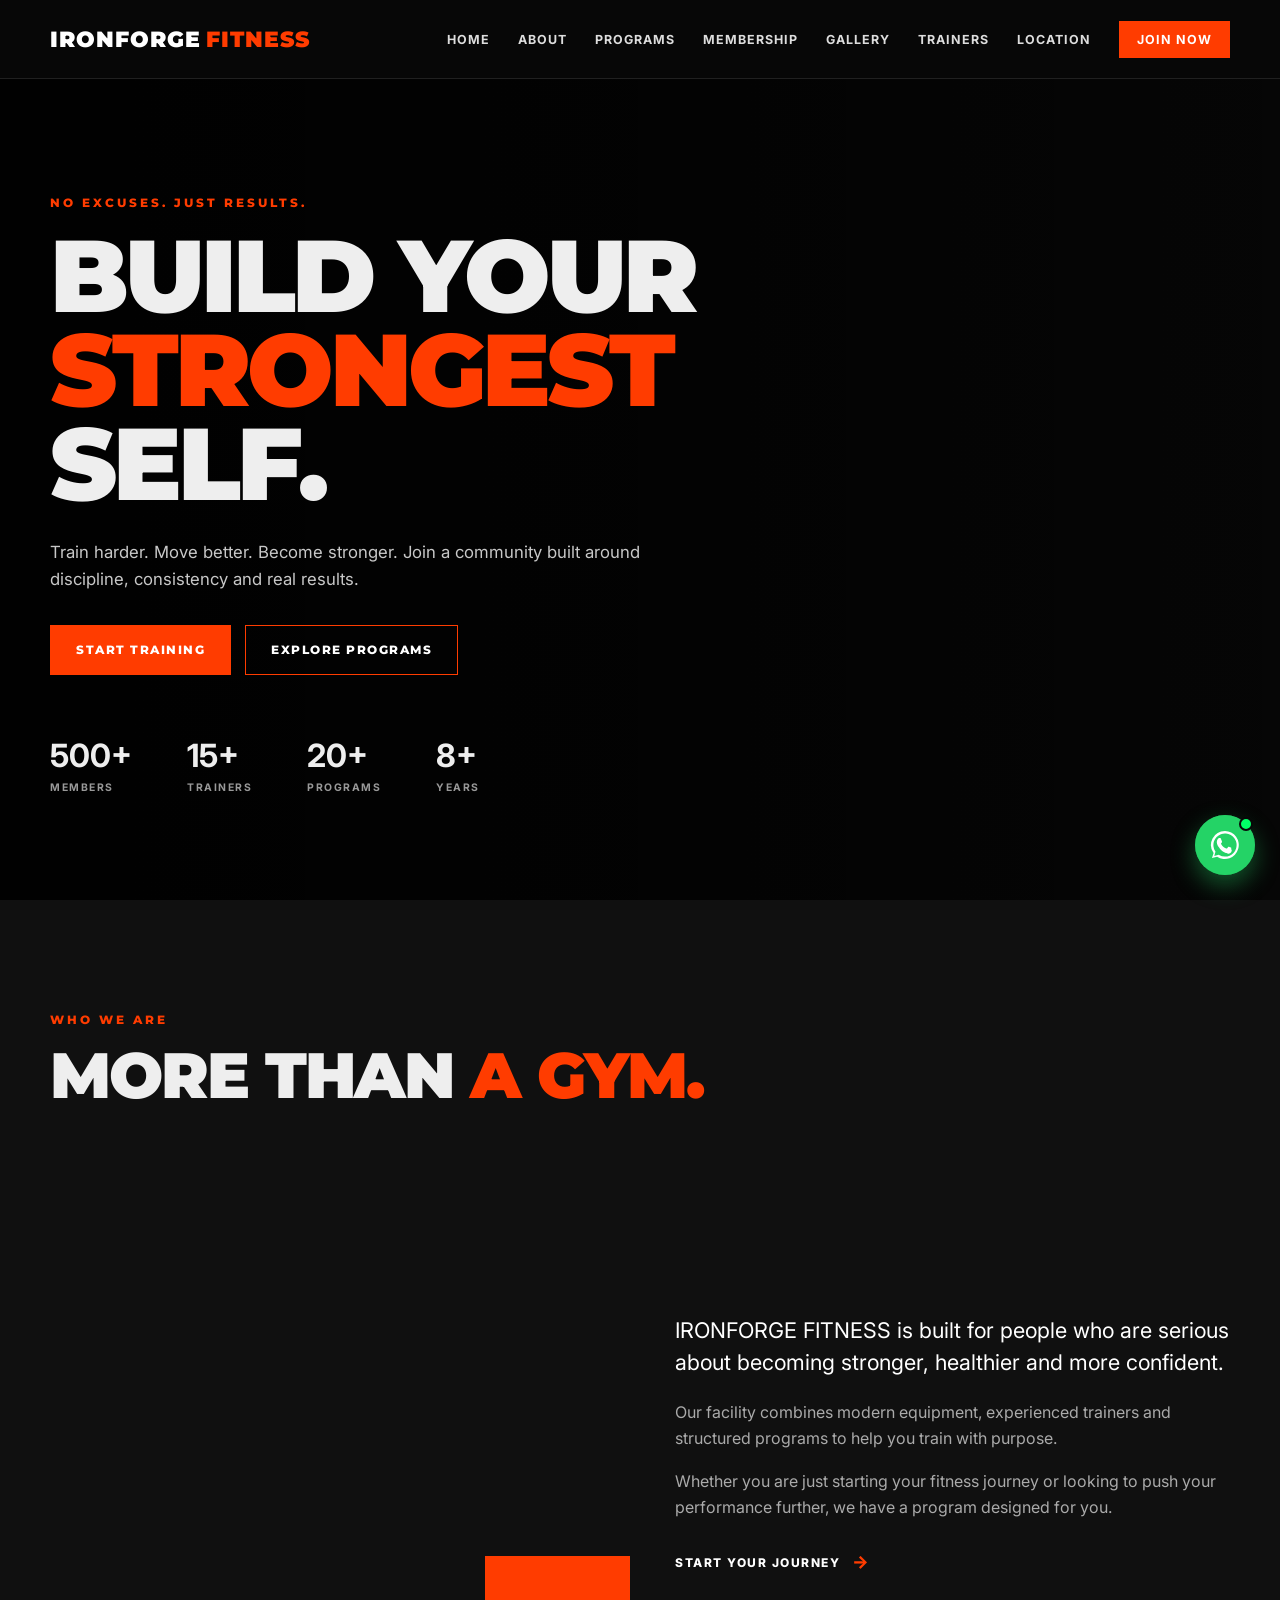
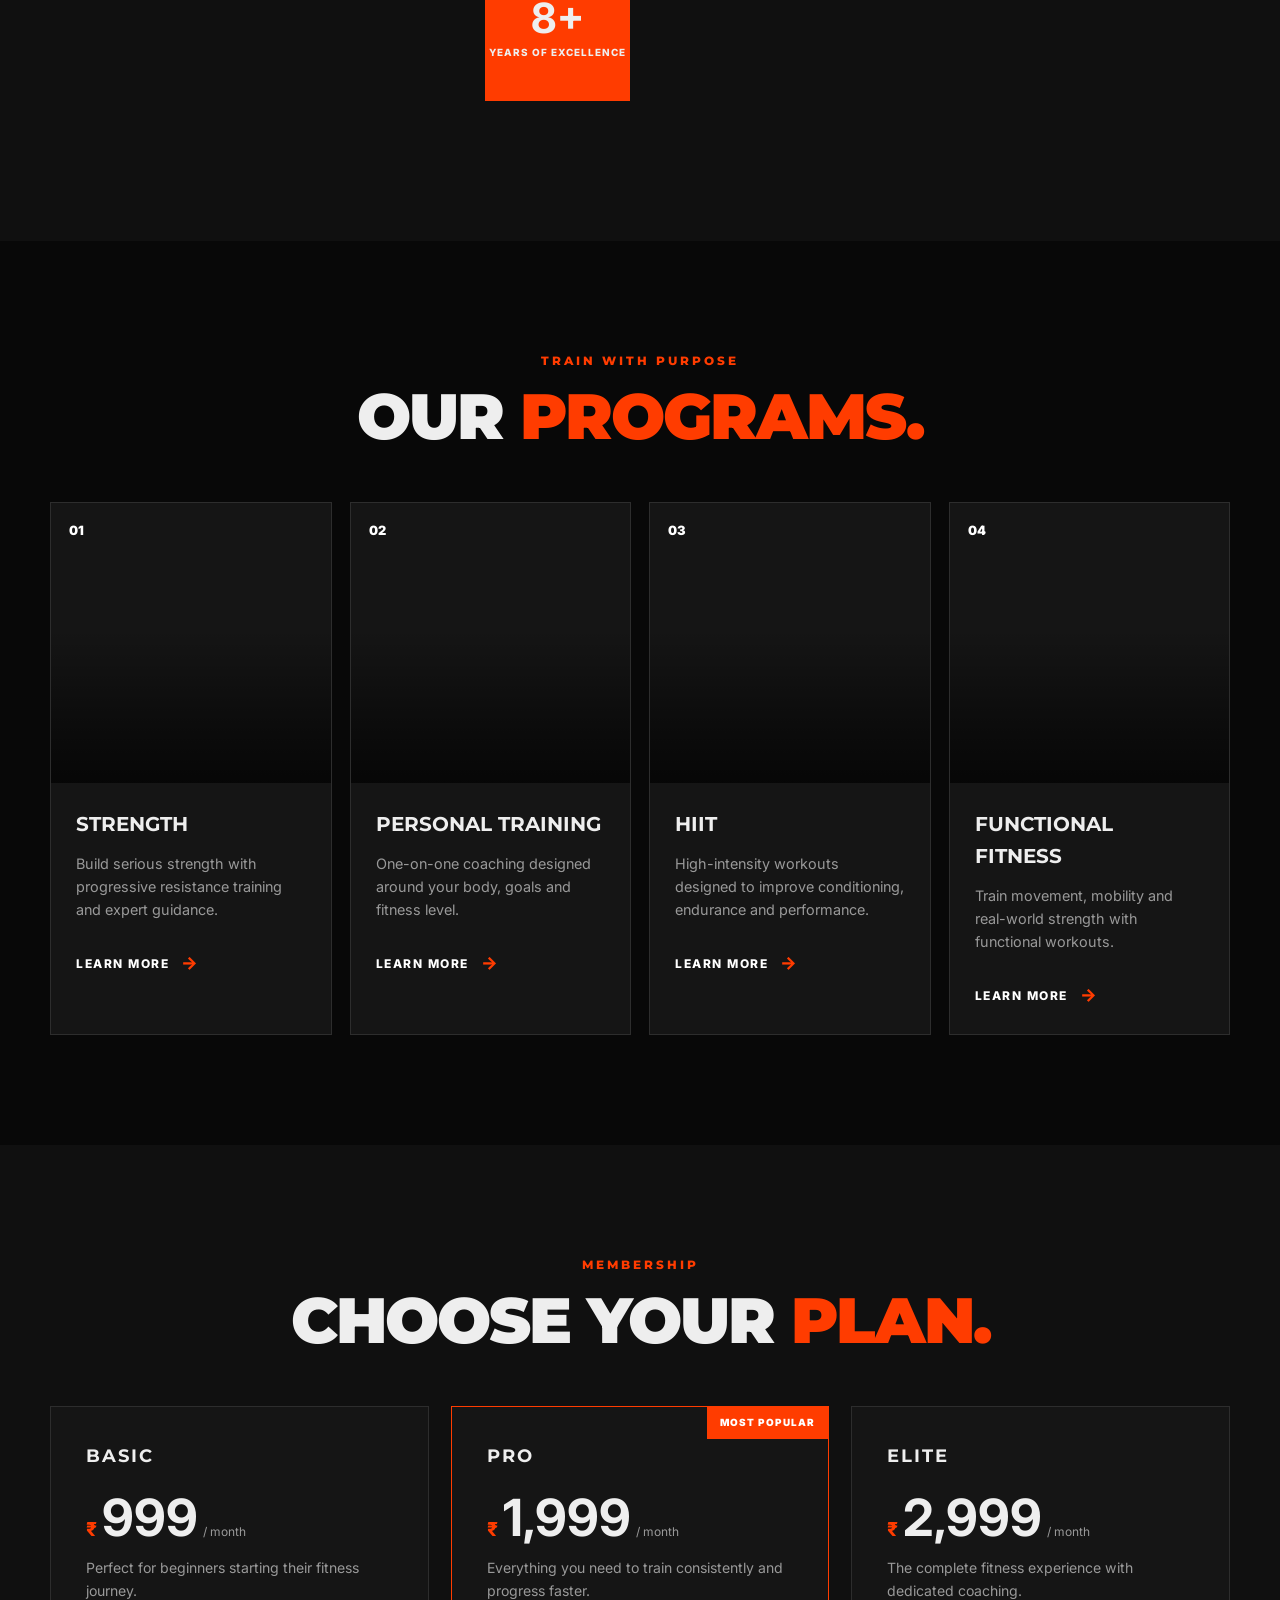
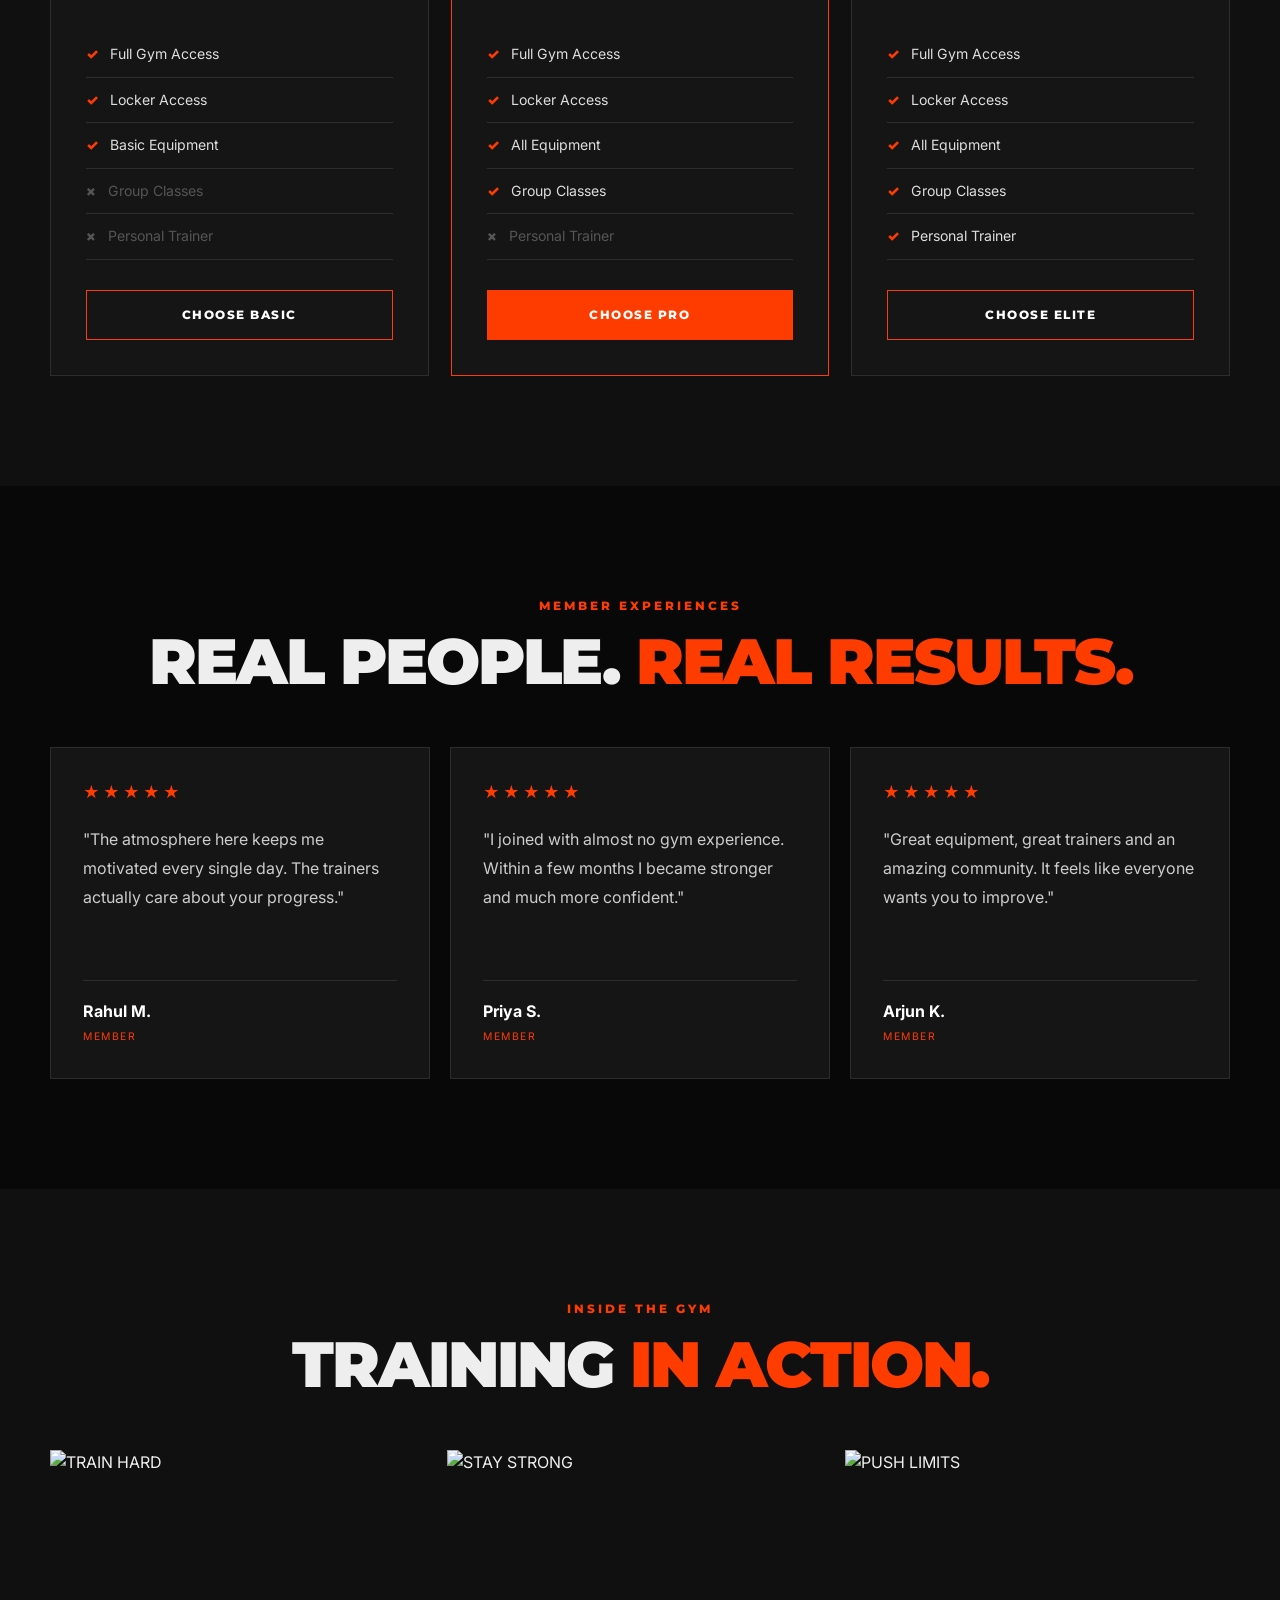
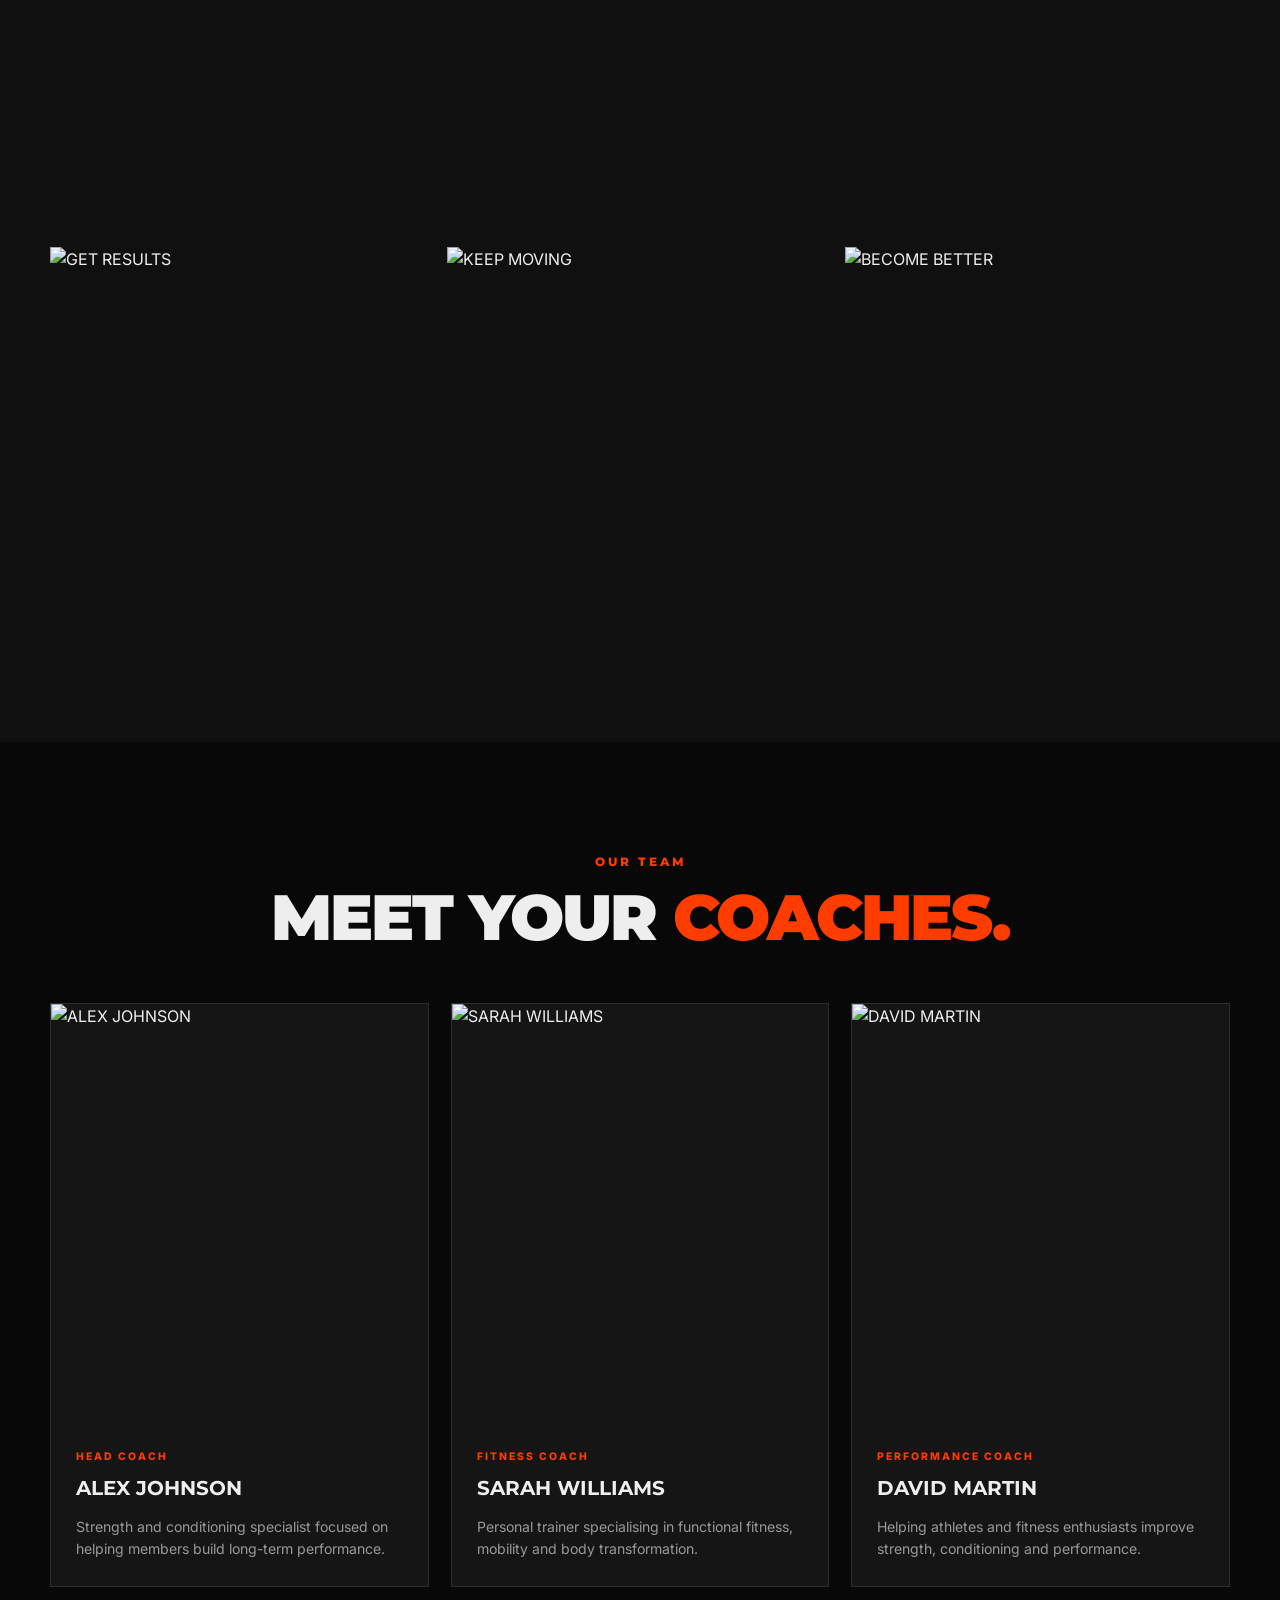
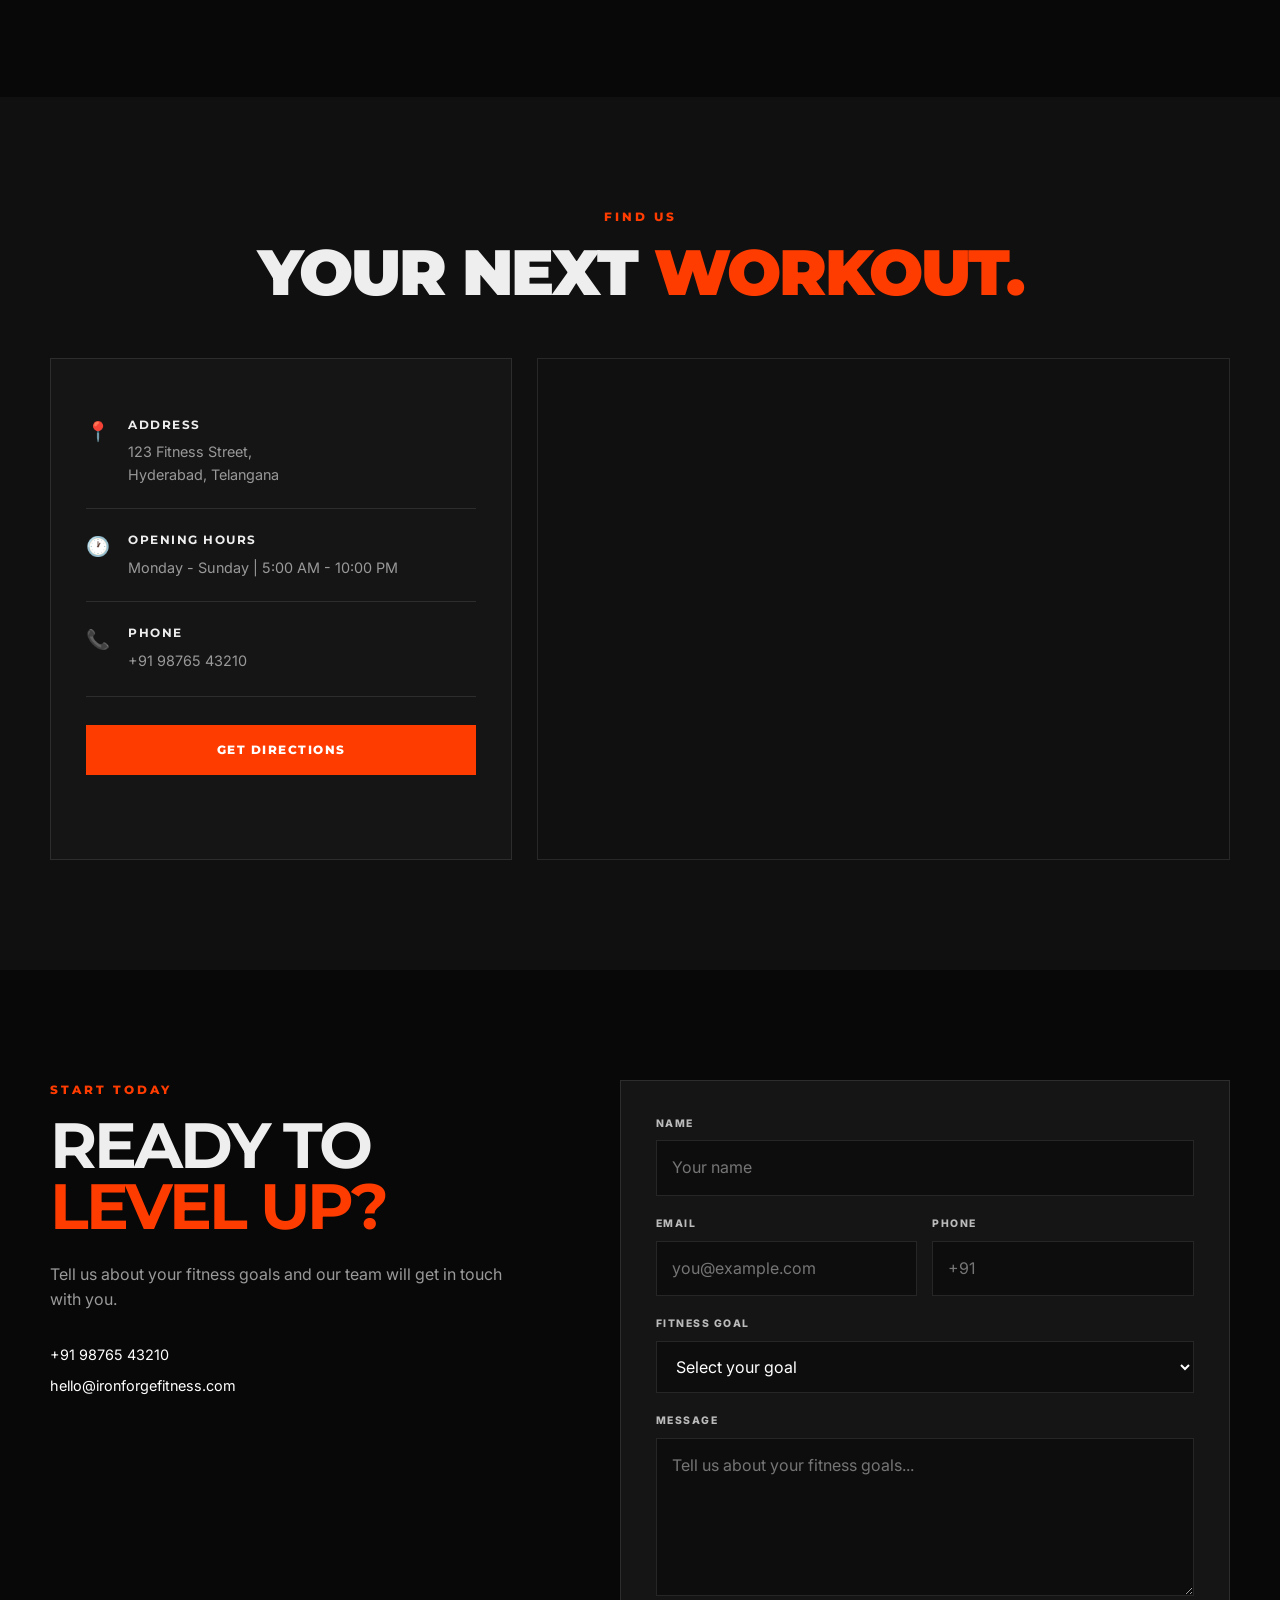
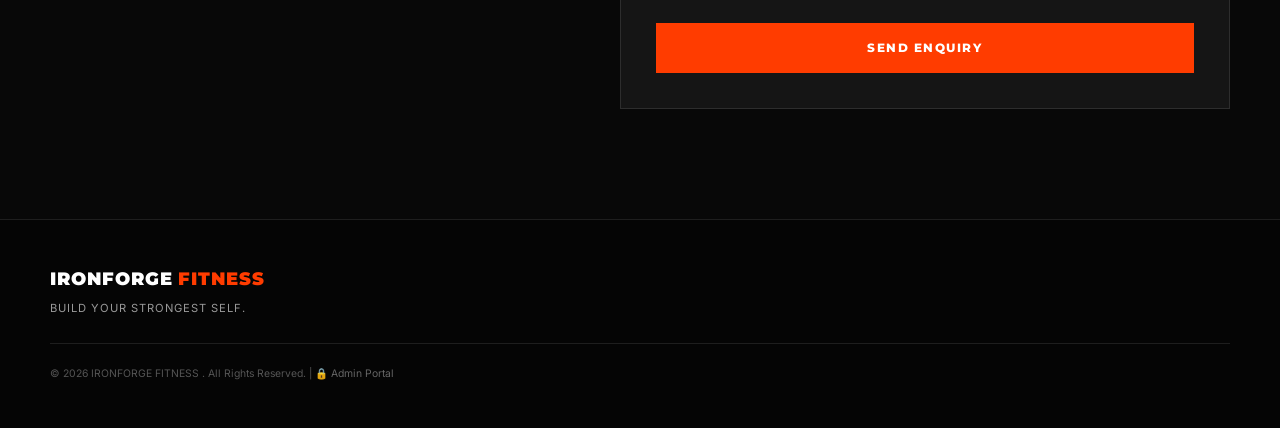
==== index.html @ cfe64999 "Initial commit" ====
<!DOCTYPE html>
<html lang="en">

<head>

    <meta charset="UTF-8">

    <meta
        name="viewport"
        content="width=device-width, initial-scale=1.0"
    >

    <meta
        name="description"
        content="Premium fitness gym website"
    >

    <title id="pageTitle">
        IRONFORGE FITNESS
    </title>

    <link rel="preconnect" href="https://fonts.googleapis.com">
    <link rel="preconnect" href="https://fonts.gstatic.com" crossorigin>
    <link href="https://fonts.googleapis.com/css2?family=Inter:wght@300;400;500;600;700;800&family=Montserrat:wght@700;800;900&display=swap" rel="stylesheet">

    <link
        rel="stylesheet"
        href="style.css"
    >

</head>



<body>


<!-- ================================= -->
<!-- NAVBAR -->
<!-- ================================= -->

<header class="navbar">

    <div class="nav-container">

        <a
            href="#home"
            class="logo"
        >

            <span id="gymName">
                IRONFORGE
            </span>

            <span id="brandSuffix">
                FITNESS
            </span>

        </a>


        <button
            class="menu-toggle"
            id="menuToggle"
            aria-label="Open menu"
            aria-expanded="false"
        >
            ☰
        </button>


        <ul
            class="nav-links"
            id="navLinks"
        >

            <li>
                <a href="#home">HOME</a>
            </li>

            <li>
                <a href="#about">ABOUT</a>
            </li>

            <li>
                <a href="#programs">PROGRAMS</a>
            </li>

            <li>
                <a href="#plans">MEMBERSHIP</a>
            </li>

            <li>
                <a href="#gallery">GALLERY</a>
            </li>

            <li>
                <a href="#trainers">TRAINERS</a>
            </li>

            <li>
                <a href="#location">LOCATION</a>
            </li>

            <li>
                <a
                    href="#contact"
                    class="nav-cta"
                >
                    JOIN NOW
                </a>
            </li>

        </ul>

    </div>

</header>



<!-- ================================= -->
<!-- HERO -->
<!-- ================================= -->

<section
    class="hero"
    id="home"
>

    <div class="hero-overlay"></div>

    <div class="hero-content">

        <p
            class="hero-eyebrow"
            id="heroEyebrow"
        >
            NO EXCUSES. JUST RESULTS.
        </p>


        <h1>

            <span id="heroTitleLine1">
                BUILD YOUR
            </span>

            <span
                class="hero-highlight"
                id="heroHighlight"
            >
                STRONGEST
            </span>

            <span id="heroTitleLine3">
                SELF.
            </span>

        </h1>


        <p
            class="hero-description"
            id="heroDescription"
        >
            Train harder. Move better. Become stronger.
        </p>


        <div class="hero-buttons">

            <a
                href="#contact"
                class="btn btn-primary"
                id="heroPrimaryButton"
            >
                START TRAINING
            </a>

            <a
                href="#programs"
                class="btn btn-outline"
                id="heroSecondaryButton"
            >
                EXPLORE PROGRAMS
            </a>

        </div>


        <div class="hero-stats">

            <div class="hero-stat">

                <strong id="statMembers">
                    500+
                </strong>

                <span>
                    MEMBERS
                </span>

            </div>


            <div class="hero-stat">

                <strong id="statTrainers">
                    15+
                </strong>

                <span>
                    TRAINERS
                </span>

            </div>


            <div class="hero-stat">

                <strong id="statPrograms">
                    20+
                </strong>

                <span>
                    PROGRAMS
                </span>

            </div>


            <div class="hero-stat">

                <strong id="statExperience">
                    8+
                </strong>

                <span>
                    YEARS
                </span>

            </div>

        </div>

    </div>

</section>



<!-- ================================= -->
<!-- ABOUT -->
<!-- ================================= -->

<section
    class="section about-section"
    id="about"
>

    <div class="container">

        <div class="section-heading">

            <p class="section-eyebrow">
                <span id="aboutEyebrow">
                    WHO WE ARE
                </span>
            </p>

            <h2>

                <span id="aboutHeadingLine1">
                    MORE THAN
                </span>

                <span
                    class="heading-highlight"
                    id="aboutHeadingHighlight"
                >
                    A GYM.
                </span>

            </h2>

        </div>


        <div class="about-grid">

            <div class="about-image-wrapper">

                <div
                    class="about-image"
                    id="aboutImage"
                ></div>


                <div class="about-badge">

                    <strong id="aboutBadgeNumber">
                        8+
                    </strong>

                    <span id="aboutBadgeText">
                        YEARS OF<br>
                        EXCELLENCE
                    </span>

                </div>

            </div>


            <div class="about-content">

                <p
                    class="about-lead"
                    id="aboutDescription"
                >
                    IRONFORGE FITNESS is built for people who are serious about becoming stronger.
                </p>


                <p id="aboutParagraph1">
                    Our facility combines modern equipment, experienced trainers and structured programs.
                </p>


                <p id="aboutParagraph2">
                    Whether you are just starting or pushing your performance further, we have a program for you.
                </p>


                <a
                    href="#contact"
                    class="text-link"
                >
                    START YOUR JOURNEY
                    <span>→</span>
                </a>

            </div>

        </div>

    </div>

</section>



<!-- ================================= -->
<!-- PROGRAMS -->
<!-- ================================= -->

<section
    class="section programs-section"
    id="programs"
>

    <div class="container">

        <div class="section-heading center">

            <p class="section-eyebrow">
                TRAIN WITH PURPOSE
            </p>

            <h2>
                OUR <span class="heading-highlight">PROGRAMS.</span>
            </h2>

        </div>


        <div
            class="program-grid"
            id="programGrid"
        ></div>

    </div>

</section>



<!-- ================================= -->
<!-- MEMBERSHIP -->
<!-- ================================= -->

<section
    class="section plans-section"
    id="plans"
>

    <div class="container">

        <div class="section-heading center">

            <p class="section-eyebrow">
                MEMBERSHIP
            </p>

            <h2>
                CHOOSE YOUR <span class="heading-highlight">PLAN.</span>
            </h2>

        </div>


        <div
            class="plans-grid"
            id="plansGrid"
        ></div>

    </div>

</section>



<!-- ================================= -->
<!-- TESTIMONIALS -->
<!-- ================================= -->

<section class="section testimonials-section">

    <div class="container">

        <div class="section-heading center">

            <p class="section-eyebrow">
                MEMBER EXPERIENCES
            </p>

            <h2>
                REAL PEOPLE. <span class="heading-highlight">REAL RESULTS.</span>
            </h2>

        </div>


        <div
            class="testimonials-grid"
            id="testimonialsGrid"
        ></div>

    </div>

</section>



<!-- ================================= -->
<!-- GALLERY -->
<!-- ================================= -->

<section
    class="section gallery-section"
    id="gallery"
>

    <div class="container">

        <div class="section-heading center">

            <p class="section-eyebrow">
                INSIDE THE GYM
            </p>

            <h2>
                TRAINING <span class="heading-highlight">IN ACTION.</span>
            </h2>

        </div>


        <div
            class="gallery-grid"
            id="galleryGrid"
        ></div>

    </div>

</section>



<!-- ================================= -->
<!-- TRAINERS -->
<!-- ================================= -->

<section
    class="section trainers-section"
    id="trainers"
>

    <div class="container">

        <div class="section-heading center">

            <p class="section-eyebrow">
                OUR TEAM
            </p>

            <h2>
                MEET YOUR <span class="heading-highlight">COACHES.</span>
            </h2>

        </div>


        <div
            class="trainers-grid"
            id="trainersGrid"
        ></div>

    </div>

</section>



<!-- ================================= -->
<!-- LOCATION -->
<!-- ================================= -->

<section
    class="section location-section"
    id="location"
>

    <div class="container">

        <div class="section-heading center">

            <p class="section-eyebrow">
                FIND US
            </p>

            <h2>
                YOUR NEXT <span class="heading-highlight">WORKOUT.</span>
            </h2>

        </div>


        <div class="location-wrapper">

            <div class="location-info">

                <div class="location-item">

                    <span class="location-icon">
                        📍
                    </span>

                    <div>

                        <h3>
                            ADDRESS
                        </h3>

                        <p
                            class="gym-address"
                            id="gymAddress"
                        >
                            123 Fitness Street,
                            Hyderabad, Telangana
                        </p>

                    </div>

                </div>


                <div class="location-item">

                    <span class="location-icon">
                        🕐
                    </span>

                    <div>

                        <h3>
                            OPENING HOURS
                        </h3>

                        <p id="gymHours">
                            Monday - Sunday | 5:00 AM - 10:00 PM
                        </p>

                    </div>

                </div>


                <div class="location-item">

                    <span class="location-icon">
                        📞
                    </span>

                    <div>

                        <h3>
                            PHONE
                        </h3>

                        <a
                            href="#"
                            class="gym-phone"
                            id="gymPhoneLocation"
                        >
                            +91 98765 43210
                        </a>

                    </div>

                </div>


                <a
                    href="#"
                    target="_blank"
                    rel="noopener"
                    class="btn btn-primary directions-btn"
                    id="directionsButton"
                >
                    GET DIRECTIONS
                </a>

            </div>


            <div class="map-wrapper">

                <iframe
                    class="gym-map"
                    id="gymMap"
                    src=""
                    title="Gym location map"
                    loading="lazy"
                    allowfullscreen
                    referrerpolicy="no-referrer-when-downgrade"
                ></iframe>

            </div>

        </div>

    </div>

</section>



<!-- ================================= -->
<!-- CONTACT -->
<!-- ================================= -->

<section
    class="section contact-section"
    id="contact"
>

    <div class="container">

        <div class="contact-wrapper">

            <div class="contact-content">

                <p class="section-eyebrow">
                    START TODAY
                </p>

                <h2>
                    READY TO <span class="heading-highlight">LEVEL UP?</span>
                </h2>

                <p>
                    Tell us about your fitness goals and our team will get in touch with you.
                </p>


                <div class="contact-details">

                    <a
                        href="#"
                        class="contact-detail gym-phone"
                        id="gymPhoneContact"
                    >
                        +91 98765 43210
                    </a>

                    <a
                        href="#"
                        class="contact-detail"
                        id="gymEmail"
                    >
                        hello@ironforgefitness.com
                    </a>

                </div>

            </div>


            <form
                class="contact-form"
                id="contactForm"
            >

                <div class="form-group">

                    <label for="name">
                        NAME
                    </label>

                    <input
                        type="text"
                        id="name"
                        placeholder="Your name"
                        required
                    >

                </div>


                <div class="form-row">

                    <div class="form-group">

                        <label for="email">
                            EMAIL
                        </label>

                        <input
                            type="email"
                            id="email"
                            placeholder="you@example.com"
                            required
                        >

                    </div>


                    <div class="form-group">

                        <label for="phone">
                            PHONE
                        </label>

                        <input
                            type="tel"
                            id="phone"
                            placeholder="+91"
                            required
                        >

                    </div>

                </div>


                <div class="form-group">

                    <label for="fitnessGoal">
                        FITNESS GOAL
                    </label>

                    <select
                        id="fitnessGoal"
                        required
                    ></select>

                </div>


                <div class="form-group">

                    <label for="fitnessMessage">
                        MESSAGE
                    </label>

                    <textarea
                        id="fitnessMessage"
                        rows="5"
                        placeholder="Tell us about your fitness goals..."
                    ></textarea>

                </div>


                <button
                    type="submit"
                    class="btn btn-primary submit-btn"
                    id="submitButton"
                >
                    SEND ENQUIRY
                </button>

            </form>

        </div>

    </div>

</section>



<!-- ================================= -->
<!-- FOOTER -->
<!-- ================================= -->

<footer class="footer">

    <div class="container footer-content">

        <div>

            <a
                href="#home"
                class="logo footer-logo"
            >

                <span id="footerGymName">
                    IRONFORGE
                </span>

                <span id="footerBrandSuffix">
                    FITNESS
                </span>

            </a>

            <p id="footerTagline">
                BUILD YOUR STRONGEST SELF.
            </p>

        </div>


        <div class="footer-social">

            <a
                href="#"
                id="instagramLink"
                target="_blank"
                rel="noopener"
            >
                Instagram
            </a>

            <a
                href="#"
                id="facebookLink"
                target="_blank"
                rel="noopener"
            >
                Facebook
            </a>

            <a
                href="#"
                id="youtubeLink"
                target="_blank"
                rel="noopener"
            >
                YouTube
            </a>

        </div>


        <p class="footer-copy">

            © <span id="footerYear"></span>

            <span id="footerCopyrightName">
                IRONFORGE FITNESS
            </span>

            . All Rights Reserved. | <a href="dashboard.html" style="color:#666; text-decoration:none; transition:0.2s;" onmouseover="this.style.color='var(--accent)'" onmouseout="this.style.color='#666'">🔒 Admin Portal</a>

        </p>

    </div>

</footer>



<!-- ================================= -->
<!-- FLOATING WHATSAPP -->
<!-- ================================= -->

<!-- ================================= -->
<!-- FLOATING WHATSAPP CHAT WIDGET -->
<!-- ================================= -->

<a
    href="#"
    class="floating-whatsapp"
    target="_blank"
    rel="noopener"
    aria-label="Chat on WhatsApp"
>
    <div class="whatsapp-pulse"></div>
    <div class="whatsapp-status-dot"></div>
    <svg viewBox="0 0 32 32">
        <path d="M16 2a14 14 0 0 0-11.4 22.1L3 29l5.1-1.3A14 14 0 1 0 16 2zm0 25.6a11.5 11.5 0 0 1-5.9-1.6l-.4-.2-4.4 1.1 1.2-4.3-.3-.4a11.6 11.6 0 1 1 9.4 5.4zm6.4-8.7c-.4-.2-2.1-1-2.4-1.1-.3-.2-.6-.2-.8.2s-1 1.2-1.2 1.4c-.2.2-.4.3-.8.1a10 10 0 0 1-3-1.8 11 11 0 0 1-2.1-2.6c-.2-.4 0-.6.1-.8l.6-.7c.2-.2.2-.4.3-.6 0-.2 0-.4-.1-.6s-.8-2-1.1-2.7c-.3-.7-.6-.6-.8-.6h-.7c-.2 0-.7.1-1.1.5-.4.4-1.5 1.5-1.5 3.6s1.5 4.2 1.7 4.5c.2.3 3 4.6 7.3 6.4.3.1 1.8.7 2.8.6 1.1-.1 2.5-1 2.8-2 .4-1 .4-1.8.3-2 0-.2-.3-.3-.7-.5z"/>
    </svg>
</a>




<!-- ================================= -->
<!-- SCRIPTS -->
<!-- ================================= -->

<script src="config.js"></script>

<script src="script.js"></script>


</body>

</html>
---- style.css ----
@import url('https://fonts.googleapis.com/css2?family=Inter:wght@300;400;500;600;700;800&family=Montserrat:wght@700;800;900&display=swap');

/* ================================================= */
/* IRONFORGE FITNESS - AGENCY-GRADE COMMERCIAL CSS */
/* ================================================= */


/* ================================================= */
/* VARIABLES & DESIGN SYSTEM */
/* ================================================= */

:root {

    --accent: #ff3c00;

    --accent-dark: #d92f00;

    --accent-glow: rgba(255, 60, 0, 0.25);

    --black: #080808;

    --dark: #101010;

    --dark-2: #151515;

    --dark-3: #1c1c1c;

    --white: #ffffff;

    --text: #eeeeee;

    --muted: #999999;

    --border: rgba(255, 255, 255, 0.10);

    --container: 1180px;

    --radius: 6px;

    --transition: all 0.3s cubic-bezier(0.25, 0.8, 0.25, 1);

    --font-heading: 'Montserrat', -apple-system, sans-serif;

    --font-body: 'Inter', -apple-system, BlinkMacSystemFont, 'Segoe UI', Roboto, sans-serif;

}



/* ================================================= */
/* RESET */
/* ================================================= */

* {

    margin: 0;

    padding: 0;

    box-sizing: border-box;

}


html {

    scroll-behavior: smooth;

}


body {

    font-family: var(--font-body);

    background: var(--black);

    color: var(--text);

    line-height: 1.6;

    overflow-x: hidden;

}

h1, h2, h3, .logo, .hero-eyebrow, .section-eyebrow, .btn {

    font-family: var(--font-heading);

}



img {

    max-width: 100%;

    display: block;

}


a {

    color: inherit;

    text-decoration: none;

}


button,
input,
select,
textarea {

    font: inherit;

}


/* ================================================= */
/* CONTAINER */
/* ================================================= */

.container {

    width: min(
        calc(100% - 40px),
        var(--container)
    );

    margin: 0 auto;

}


/* ================================================= */
/* NAVBAR */
/* ================================================= */

.navbar {

    position: fixed;

    top: 0;

    left: 0;

    width: 100%;

    z-index: 1000;

    background:
        rgba(8,8,8,0.92);

    backdrop-filter: blur(12px);

    border-bottom:
        1px solid var(--border);

}


.nav-container {

    width: min(
        calc(100% - 40px),
        var(--container)
    );

    min-height: 78px;

    margin: 0 auto;

    display: flex;

    align-items: center;

    justify-content: space-between;

}


.logo {

    font-size: 1.35rem;

    font-weight: 900;

    letter-spacing: 1px;

    display: inline-flex;

    gap: 5px;

}


.logo span:first-child {

    color: var(--white);

}


.logo span:last-child {

    color: var(--accent);

}


.nav-links {

    list-style: none;

    display: flex;

    align-items: center;

    gap: 28px;

}


.nav-links a {

    font-size: 0.78rem;

    font-weight: 700;

    letter-spacing: 1px;

    color: #ddd;

    transition: var(--transition);

}


.nav-links a:hover {

    color: var(--accent);

}


.nav-links .nav-cta {

    background: var(--accent);

    color: var(--white);

    padding: 11px 18px;

}


.nav-links .nav-cta:hover {

    background: var(--white);

    color: var(--black);

}


.menu-toggle {

    display: none;

    border: 0;

    background: transparent;

    color: var(--white);

    font-size: 28px;

    cursor: pointer;

}


/* ================================================= */
/* HERO */
/* ================================================= */

.hero {

    min-height: 100vh;

    position: relative;

    display: flex;

    align-items: center;

    background:
        #080808
        center/cover no-repeat;

}


.hero-overlay {

    position: absolute;

    inset: 0;

    background:
        linear-gradient(
            90deg,
            rgba(0,0,0,0.92) 0%,
            rgba(0,0,0,0.70) 48%,
            rgba(0,0,0,0.30) 100%
        );

}


.hero-content {

    position: relative;

    z-index: 1;

    width: min(
        calc(100% - 40px),
        var(--container)
    );

    margin: 0 auto;

    padding-top: 90px;

}


.hero-eyebrow,
.section-eyebrow {

    color: var(--accent);

    font-size: 0.75rem;

    font-weight: 800;

    letter-spacing: 3px;

    margin-bottom: 16px;

}


.hero h1 {

    max-width: 800px;

    font-size:
        clamp(3.5rem, 8vw, 7rem);

    line-height: 0.92;

    font-weight: 900;

    letter-spacing: -4px;

}


.hero h1 span {

    display: block;

}


.hero-highlight,
.heading-highlight {

    color: var(--accent);

}


.hero-description {

    max-width: 600px;

    margin-top: 28px;

    color: #c8c8c8;

    font-size: 1.05rem;

}


.hero-buttons {

    display: flex;

    flex-wrap: wrap;

    gap: 14px;

    margin-top: 32px;

}


.btn {

    display: inline-flex;

    align-items: center;

    justify-content: center;

    min-height: 50px;

    padding: 0 25px;

    border: 1px solid var(--accent);

    font-size: 0.78rem;

    font-weight: 800;

    letter-spacing: 1.5px;

    transition: var(--transition);

    cursor: pointer;

}


.btn-primary {

    background: var(--accent);

    color: var(--white);

}


.btn-primary:hover {

    background: var(--white);

    border-color: var(--white);

    color: var(--black);

    transform: translateY(-2px);

}


.btn-outline {

    color: var(--white);

    background: transparent;

}


.btn-outline:hover {

    background: var(--white);

    border-color: var(--white);

    color: var(--black);

}


.hero-stats {

    display: flex;

    gap: 55px;

    margin-top: 65px;

}


.hero-stat {

    display: flex;

    flex-direction: column;

}


.hero-stat strong {

    font-size: 2rem;

    line-height: 1;

}


.hero-stat span {

    margin-top: 8px;

    color: var(--muted);

    font-size: 0.65rem;

    letter-spacing: 1.5px;

    font-weight: 700;

}


/* ================================================= */
/* SECTIONS */
/* ================================================= */

.section {

    padding: 110px 0;

}


.section-heading {

    margin-bottom: 55px;

}


.section-heading.center {

    text-align: center;

}


.section-heading h2 {

    font-size:
        clamp(2.5rem, 5vw, 4.5rem);

    line-height: 0.95;

    letter-spacing: -2px;

    font-weight: 900;

}


.section-heading.center
.section-eyebrow {

    justify-content: center;

}


/* ================================================= */
/* ABOUT */
/* ================================================= */

.about-section {

    background: var(--dark);

}


.about-grid {

    display: grid;

    grid-template-columns:
        1fr 1fr;

    gap: 70px;

    align-items: center;

}


.about-image-wrapper {

    position: relative;

}


.about-image {

    min-height: 570px;

    background:
        center/cover no-repeat;

}


.about-badge {

    position: absolute;

    right: -25px;

    bottom: 30px;

    width: 145px;

    height: 145px;

    background: var(--accent);

    display: flex;

    flex-direction: column;

    justify-content: center;

    align-items: center;

    text-align: center;

}


.about-badge strong {

    font-size: 2.6rem;

    line-height: 1;

}


.about-badge span {

    margin-top: 7px;

    font-size: 0.62rem;

    line-height: 1.3;

    letter-spacing: 1px;

    font-weight: 800;

}


.about-content {

    color: #aaa;

    font-size: 1rem;

}


.about-lead {

    color: var(--white);

    font-size: 1.35rem;

    line-height: 1.45;

    margin-bottom: 22px;

}


.about-content p + p {

    margin-top: 18px;

}


.text-link {

    display: inline-flex;

    align-items: center;

    gap: 12px;

    margin-top: 28px;

    color: var(--white);

    font-size: 0.75rem;

    font-weight: 800;

    letter-spacing: 1.5px;

}


.text-link span {

    color: var(--accent);

    font-size: 1.1rem;

    transition: var(--transition);

}


.text-link:hover span {

    transform: translateX(6px);

}


/* ================================================= */
/* PROGRAMS */
/* ================================================= */

.programs-section {

    background: var(--black);

}


.program-grid {

    display: grid;

    grid-template-columns:
        repeat(4, 1fr);

    gap: 18px;

}


.program-card {

    background: var(--dark-2);

    overflow: hidden;

    border:
        1px solid var(--border);

    transition: var(--transition);

}


.program-card:hover {

    transform: translateY(-8px);

    border-color:
        rgba(255,60,0,0.45);

}


.program-image {

    height: 280px;

    background:
        center/cover no-repeat;

    position: relative;

}


.program-image::after {

    content: "";

    position: absolute;

    inset: 0;

    background:
        linear-gradient(
            to top,
            rgba(0,0,0,0.7),
            transparent 55%
        );

}


.program-number {

    position: absolute;

    z-index: 2;

    top: 18px;

    left: 18px;

    color: var(--white);

    font-weight: 900;

    font-size: 0.8rem;

}


.program-content {

    padding: 25px;

}


.program-content h3 {

    font-size: 1.25rem;

    margin-bottom: 12px;

}


.program-content p {

    color: var(--muted);

    font-size: 0.9rem;

}


/* ================================================= */
/* PLANS */
/* ================================================= */

.plans-section {

    background: var(--dark);

}


.plans-grid {

    display: grid;

    grid-template-columns:
        repeat(3, 1fr);

    gap: 22px;

    align-items: stretch;

}


.plan-card {

    position: relative;

    background: var(--dark-2);

    border:
        1px solid var(--border);

    padding: 35px;

    display: flex;

    flex-direction: column;

    transition: var(--transition);

}


.plan-card:hover {

    transform: translateY(-7px);

}


.plan-card.featured {

    border-color: var(--accent);

    transform:
        scale(1.03);

}


.plan-card.featured:hover {

    transform:
        scale(1.03)
        translateY(-7px);

}


.plan-badge {

    position: absolute;

    top: 0;

    right: 0;

    background: var(--accent);

    color: var(--white);

    padding: 8px 13px;

    font-size: 0.62rem;

    font-weight: 900;

    letter-spacing: 1px;

}


.plan-header h3 {

    font-size: 1.1rem;

    letter-spacing: 2px;

}


.plan-price {

    display: flex;

    align-items: baseline;

    gap: 5px;

    margin: 22px 0 12px;

}


.plan-price strong {

    font-size: 3.2rem;

    line-height: 1;

}


.plan-price .currency {

    color: var(--accent);

    font-size: 1.2rem;

    font-weight: 800;

}


.plan-price > span:last-child {

    color: var(--muted);

    font-size: 0.75rem;

}


.plan-header p {

    color: var(--muted);

    font-size: 0.88rem;

}


.plan-features {

    list-style: none;

    margin: 30px 0;

    flex: 1;

}


.plan-features li {

    padding: 11px 0;

    border-bottom:
        1px solid var(--border);

    color: #ddd;

    font-size: 0.88rem;

}


.plan-features li span {

    color: var(--accent);

    font-weight: 900;

    margin-right: 9px;

}


.plan-features li.disabled {

    color: #555;

}


.plan-features li.disabled span {

    color: #555;

}


.plan-button {

    width: 100%;

}


/* ================================================= */
/* TESTIMONIALS */
/* ================================================= */

.testimonials-section {

    background: var(--black);

}


.testimonials-grid {

    display: grid;

    grid-template-columns:
        repeat(3, 1fr);

    gap: 20px;

}


.testimonial-card {

    background: var(--dark-2);

    border:
        1px solid var(--border);

    padding: 32px;

}


.testimonial-stars {

    color: var(--accent);

    letter-spacing: 3px;

    margin-bottom: 20px;

}


.testimonial-quote {

    color: #ccc;

    font-size: 1rem;

    line-height: 1.8;

    min-height: 130px;

}


.testimonial-author {

    margin-top: 25px;

    padding-top: 18px;

    border-top:
        1px solid var(--border);

    display: flex;

    flex-direction: column;

}


.testimonial-author strong {

    color: var(--white);

}


.testimonial-author span {

    color: var(--accent);

    font-size: 0.65rem;

    letter-spacing: 1.5px;

    margin-top: 4px;

}


/* ================================================= */
/* GALLERY */
/* ================================================= */

.gallery-section {

    background: var(--dark);

}


.gallery-grid {

    display: grid;

    grid-template-columns:
        repeat(3, 1fr);

    gap: 12px;

}


.gallery-item {

    position: relative;

    overflow: hidden;

    aspect-ratio: 1 / 1;

}


.gallery-item img {

    width: 100%;

    height: 100%;

    object-fit: cover;

    transition:
        transform 0.6s ease;

}


.gallery-item:hover img {

    transform: scale(1.08);

}


.gallery-overlay {

    position: absolute;

    inset: 0;

    display: flex;

    align-items: flex-end;

    padding: 22px;

    background:
        linear-gradient(
            to top,
            rgba(0,0,0,0.75),
            transparent 55%
        );

    opacity: 0;

    transition: var(--transition);

}


.gallery-item:hover
.gallery-overlay {

    opacity: 1;

}


.gallery-overlay span {

    color: var(--white);

    font-size: 0.75rem;

    font-weight: 900;

    letter-spacing: 2px;

}


/* ================================================= */
/* TRAINERS */
/* ================================================= */

.trainers-section {

    background: var(--black);

}


.trainers-grid {

    display: grid;

    grid-template-columns:
        repeat(3, 1fr);

    gap: 22px;

}


.trainer-card {

    background: var(--dark-2);

    border:
        1px solid var(--border);

}


.trainer-image {

    height: 420px;

    overflow: hidden;

}


.trainer-image img {

    width: 100%;

    height: 100%;

    object-fit: cover;

    transition:
        transform 0.6s ease;

}


.trainer-card:hover
.trainer-image img {

    transform: scale(1.05);

}


.trainer-content {

    padding: 25px;

}


.trainer-role {

    color: var(--accent);

    font-size: 0.65rem;

    letter-spacing: 2px;

    font-weight: 800;

    margin-bottom: 6px;

}


.trainer-content h3 {

    font-size: 1.25rem;

    margin-bottom: 12px;

}


.trainer-content p:last-child {

    color: var(--muted);

    font-size: 0.88rem;

}


/* ================================================= */
/* LOCATION */
/* ================================================= */

.location-section {

    background: var(--dark);

}


.location-wrapper {

    display: grid;

    grid-template-columns:
        0.8fr 1.2fr;

    gap: 25px;

}


.location-info {

    background: var(--dark-2);

    border:
        1px solid var(--border);

    padding: 35px;

}


.location-item {

    display: flex;

    gap: 18px;

    padding: 22px 0;

    border-bottom:
        1px solid var(--border);

}


.location-icon {

    font-size: 1.2rem;

}


.location-item h3 {

    font-size: 0.72rem;

    letter-spacing: 1.5px;

    margin-bottom: 6px;

}


.location-item p,
.location-item a {

    color: var(--muted);

    font-size: 0.9rem;

}


.location-item a:hover {

    color: var(--accent);

}


.gym-address {

    white-space: pre-line;

}


.directions-btn {

    margin-top: 28px;

    width: 100%;

}


.map-wrapper {

    min-height: 500px;

    border:
        1px solid var(--border);

}


.gym-map {

    width: 100%;

    height: 100%;

    min-height: 500px;

    border: 0;

    display: block;

    filter:
        grayscale(0.7)
        contrast(1.05);

}


/* ================================================= */
/* CONTACT */
/* ================================================= */

.contact-section {

    background: var(--black);

}


.contact-wrapper {

    display: grid;

    grid-template-columns:
        0.9fr 1.1fr;

    gap: 70px;

    align-items: start;

}


.contact-content h2 {

    font-size:
        clamp(2.7rem, 5vw, 5rem);

    line-height: 0.95;

    letter-spacing: -3px;

    margin-bottom: 25px;

}


.contact-content > p:not(.section-eyebrow) {

    color: var(--muted);

    max-width: 480px;

}


.contact-details {

    display: flex;

    flex-direction: column;

    gap: 8px;

    margin-top: 30px;

}


.contact-detail {

    color: var(--white);

    font-size: 0.9rem;

}


.contact-detail:hover {

    color: var(--accent);

}


.contact-form {

    background: var(--dark-2);

    padding: 35px;

    border:
        1px solid var(--border);

}


.form-group {

    margin-bottom: 20px;

}


.form-row {

    display: grid;

    grid-template-columns:
        1fr 1fr;

    gap: 15px;

}


.form-group label {

    display: block;

    margin-bottom: 8px;

    color: #bbb;

    font-size: 0.65rem;

    font-weight: 800;

    letter-spacing: 1.5px;

}


.form-group input,
.form-group select,
.form-group textarea {

    width: 100%;

    border:
        1px solid var(--border);

    background: #0d0d0d;

    color: var(--white);

    padding: 14px 15px;

    outline: none;

    border-radius: 0;

}


.form-group textarea {

    resize: vertical;

}


.form-group input:focus,
.form-group select:focus,
.form-group textarea:focus {

    border-color: var(--accent);

}


.form-group select option {

    background: #111;

}


.submit-btn {

    width: 100%;

}


.submit-btn:disabled {

    opacity: 0.6;

    cursor: wait;

}


/* ================================================= */
/* FOOTER */
/* ================================================= */

.footer {

    background: #050505;

    border-top:
        1px solid var(--border);

    padding: 45px 0;

}


.footer-content {

    display: flex;

    align-items: center;

    justify-content: space-between;

    gap: 25px;

    flex-wrap: wrap;

}


.footer-logo {

    font-size: 1.1rem;

}


.footer-content > div:first-child p {

    color: var(--muted);

    font-size: 0.7rem;

    letter-spacing: 1px;

    margin-top: 7px;

}


.footer-social {

    display: flex;

    gap: 20px;

}


.footer-social a {

    color: var(--muted);

    font-size: 0.7rem;

    letter-spacing: 1px;

}


.footer-social a:hover {

    color: var(--accent);

}


.footer-copy {

    width: 100%;

    color: #555;

    font-size: 0.65rem;

    border-top:
        1px solid var(--border);

    padding-top: 22px;

}


/* ================================================= */
/* FLOATING WHATSAPP */
/* ================================================= */

.floating-whatsapp {

    position: fixed;

    right: 22px;

    bottom: 22px;

    width: 58px;

    height: 58px;

    border-radius: 50%;

    background: #25D366;

    color: white;

    display: flex;

    align-items: center;

    justify-content: center;

    z-index: 900;

    box-shadow:
        0 10px 30px
        rgba(0,0,0,0.35);

    transition: var(--transition);

}


.floating-whatsapp:hover {

    transform: scale(1.08);

}


/* ================================================= */
/* SCROLL REVEAL */
/* ================================================= */

.reveal {

    opacity: 0;

    transform:
        translateY(35px);

    transition:
        opacity 0.7s ease,
        transform 0.7s ease;

}


.reveal.active {

    opacity: 1;

    transform:
        translateY(0);

}


/* ================================================= */
/* TABLET */
/* ================================================= */

@media (max-width: 1000px) {


    .nav-links {

        gap: 17px;

    }


    .nav-links a {

        font-size: 0.68rem;

    }


    .program-grid {

        grid-template-columns:
            repeat(2, 1fr);

    }


    .about-grid {

        gap: 40px;

    }


}


/* ================================================= */
/* MOBILE */
/* ================================================= */

@media (max-width: 768px) {


    .container,
    .nav-container,
    .hero-content {

        width:
            min(
                calc(100% - 30px),
                var(--container)
            );

    }


    .section {

        padding: 80px 0;

    }


    /* NAVIGATION */

    .menu-toggle {

        display: block;

    }


    .nav-links {

        position: absolute;

        top: 78px;

        left: 0;

        width: 100%;

        background: #090909;

        border-bottom:
            1px solid var(--border);

        display: none;

        flex-direction: column;

        align-items: stretch;

        gap: 0;

        padding: 10px 20px 20px;

    }


    .nav-links.active {

        display: flex;

    }


    .nav-links li {

        width: 100%;

    }


    .nav-links a {

        display: block;

        padding: 14px 5px;

    }


    .nav-links .nav-cta {

        text-align: center;

        margin-top: 8px;

    }


    /* HERO */

    .hero {

        min-height: 850px;

        align-items: center;

    }


    .hero-content {

        padding-top: 70px;

    }


    .hero h1 {

        font-size:
            clamp(3rem, 15vw, 5rem);

        letter-spacing: -3px;

    }


    .hero-description {

        font-size: 0.95rem;

    }


    .hero-stats {

        display: grid;

        grid-template-columns:
            repeat(2, 1fr);

        gap: 28px;

        margin-top: 45px;

    }


    /* ABOUT */

    .about-grid {

        grid-template-columns: 1fr;

    }


    .about-image {

        min-height: 420px;

    }


    .about-badge {

        right: 15px;

    }


    /* PROGRAMS */

    .program-grid {

        grid-template-columns: 1fr;

    }


    /* PLANS */

    .plans-grid {

        grid-template-columns: 1fr;

    }


    .plan-card.featured {

        transform: none;

    }


    .plan-card.featured:hover {

        transform:
            translateY(-7px);

    }


    /* TESTIMONIALS */

    .testimonials-grid {

        grid-template-columns: 1fr;

    }


    /* GALLERY */

    .gallery-grid {

        grid-template-columns:
            repeat(2, 1fr);

    }


    .gallery-overlay {

        opacity: 1;

    }


    /* TRAINERS */

    .trainers-grid {

        grid-template-columns: 1fr;

    }


    .trainer-image {

        height: 380px;

    }


    /* LOCATION */

    .location-wrapper {

        grid-template-columns: 1fr;

    }


    .map-wrapper,
    .gym-map {

        min-height: 380px;

    }


    /* CONTACT */

    .contact-wrapper {

        grid-template-columns: 1fr;

        gap: 45px;

    }


    .form-row {

        grid-template-columns: 1fr;

        gap: 0;

    }


    .contact-form {

        padding: 25px;

    }


    /* FOOTER */

    .footer-content {

        flex-direction: column;

        align-items: flex-start;

    }


}


/* ================================================= */
/* SMALL MOBILE */
/* ================================================= */

@media (max-width: 480px) {


    .hero-buttons {

        flex-direction: column;

    }


    .hero-buttons .btn {

        width: 100%;

    }


    .hero-stats {

        gap: 22px;

    }


    .hero-stat strong {

        font-size: 1.7rem;

    }


    .section-heading h2 {

        letter-spacing: -1.5px;

    }


    .gallery-grid {

        grid-template-columns: 1fr;

    }


    .about-image {

        min-height: 350px;

    }


    .floating-whatsapp {

        width: 52px;

        height: 52px;

        right: 15px;

        bottom: 15px;

    }

}


/* ================================================= */
/* TOAST NOTIFICATION */
/* ================================================= */

.toast-notification {
    position: fixed;
    bottom: 35px;
    left: 50%;
    transform: translateX(-50%) translateY(100px);
    background: #181818;
    color: #ffffff;
    border: 1px solid var(--accent);
    padding: 14px 26px;
    border-radius: 6px;
    box-shadow: 0 10px 30px rgba(0, 0, 0, 0.8);
    font-size: 0.9rem;
    font-weight: 700;
    z-index: 9999;
    opacity: 0;
    transition: transform 0.4s cubic-bezier(0.175, 0.885, 0.32, 1.275), opacity 0.4s ease;
    display: flex;
    align-items: center;
    gap: 10px;
    pointer-events: none;
}

.toast-notification.show {
    transform: translateX(-50%) translateY(0);
    opacity: 1;
}

.toast-notification.success {
    border-color: #25d366;
}

.toast-notification.error {
    border-color: #ff3c00;
}


/* ================================================= */
/* FLOATING WHATSAPP CHAT WIDGET */
/* ================================================= */

.floating-whatsapp {
    position: fixed;
    bottom: 25px;
    right: 25px;
    width: 60px;
    height: 60px;
    background: #25d366;
    color: white;
    border-radius: 50%;
    display: flex;
    align-items: center;
    justify-content: center;
    box-shadow: 0 10px 25px rgba(37, 211, 102, 0.4);
    z-index: 999;
    transition: all 0.3s ease;
    text-decoration: none;
}

.floating-whatsapp:hover {
    transform: scale(1.1) rotate(5deg);
    box-shadow: 0 15px 30px rgba(37, 211, 102, 0.6);
}

.floating-whatsapp svg {
    width: 32px;
    height: 32px;
    fill: white;
}

.whatsapp-pulse {
    position: absolute;
    width: 100%;
    height: 100%;
    border-radius: 50%;
    background: rgba(37, 211, 102, 0.5);
    animation: waPulse 2s infinite;
    z-index: -1;
}

@keyframes waPulse {
    0% {
        transform: scale(0.95);
        opacity: 0.8;
    }
    70% {
        transform: scale(1.4);
        opacity: 0;
    }
    100% {
        transform: scale(0.95);
        opacity: 0;
    }
}

.whatsapp-status-dot {
    position: absolute;
    top: 2px;
    right: 2px;
    width: 14px;
    height: 14px;
    background: #00ff66;
    border: 2.5px solid #080808;
    border-radius: 50%;
}


/* ================================================= */
/* MODAL POPUP SYSTEM */
/* ================================================= */

.modal-overlay {
    position: fixed;
    top: 0;
    left: 0;
    width: 100vw;
    height: 100vh;
    background: rgba(0, 0, 0, 0.85);
    backdrop-filter: blur(8px);
    z-index: 10000;
    display: flex;
    align-items: center;
    justify-content: center;
    opacity: 0;
    pointer-events: none;
    transition: opacity 0.3s ease;
}

.modal-overlay.active {
    opacity: 1;
    pointer-events: auto;
}

.modal-card {
    background: #141414;
    border: 1px solid rgba(255, 60, 0, 0.3);
    box-shadow: 0 20px 50px rgba(0, 0, 0, 0.9), 0 0 30px rgba(255, 60, 0, 0.15);
    width: min(92%, 600px);
    border-radius: 8px;
    padding: 30px;
    position: relative;
    transform: translateY(20px);
    transition: transform 0.3s ease;
}

.modal-overlay.active .modal-card {
    transform: translateY(0);
}

.modal-header {
    display: flex;
    justify-content: space-between;
    align-items: flex-start;
    border-bottom: 1px solid #222;
    padding-bottom: 15px;
    margin-bottom: 20px;
}

.modal-header h2 {
    font-size: 1.4rem;
    color: var(--white);
    font-family: var(--font-heading);
}

.modal-close {
    background: #222;
    border: none;
    color: #aaa;
    width: 32px;
    height: 32px;
    border-radius: 50%;
    cursor: pointer;
    font-size: 1.2rem;
    display: flex;
    align-items: center;
    justify-content: center;
    transition: 0.2s;
}

.modal-close:hover {
    background: var(--accent);
    color: white;
}

.modal-body-grid {
    display: grid;
    grid-template-columns: 1fr 1fr;
    gap: 15px;
    margin-bottom: 20px;
}

.modal-info-item {
    background: #191919;
    padding: 12px 15px;
    border-radius: 4px;
    border: 1px solid #262626;
}

.modal-info-item label {
    font-size: 0.65rem;
    color: var(--muted);
    font-weight: 800;
    letter-spacing: 1px;
    display: block;
    margin-bottom: 4px;
}

.modal-info-item span, .modal-info-item a {
    font-size: 0.95rem;
    color: var(--white);
    font-weight: 600;
}

.modal-full-width {
    grid-column: 1 / -1;
}

.modal-actions {
    display: flex;
    gap: 12px;
    justify-content: flex-end;
    margin-top: 25px;
    border-top: 1px solid #222;
    padding-top: 18px;
}
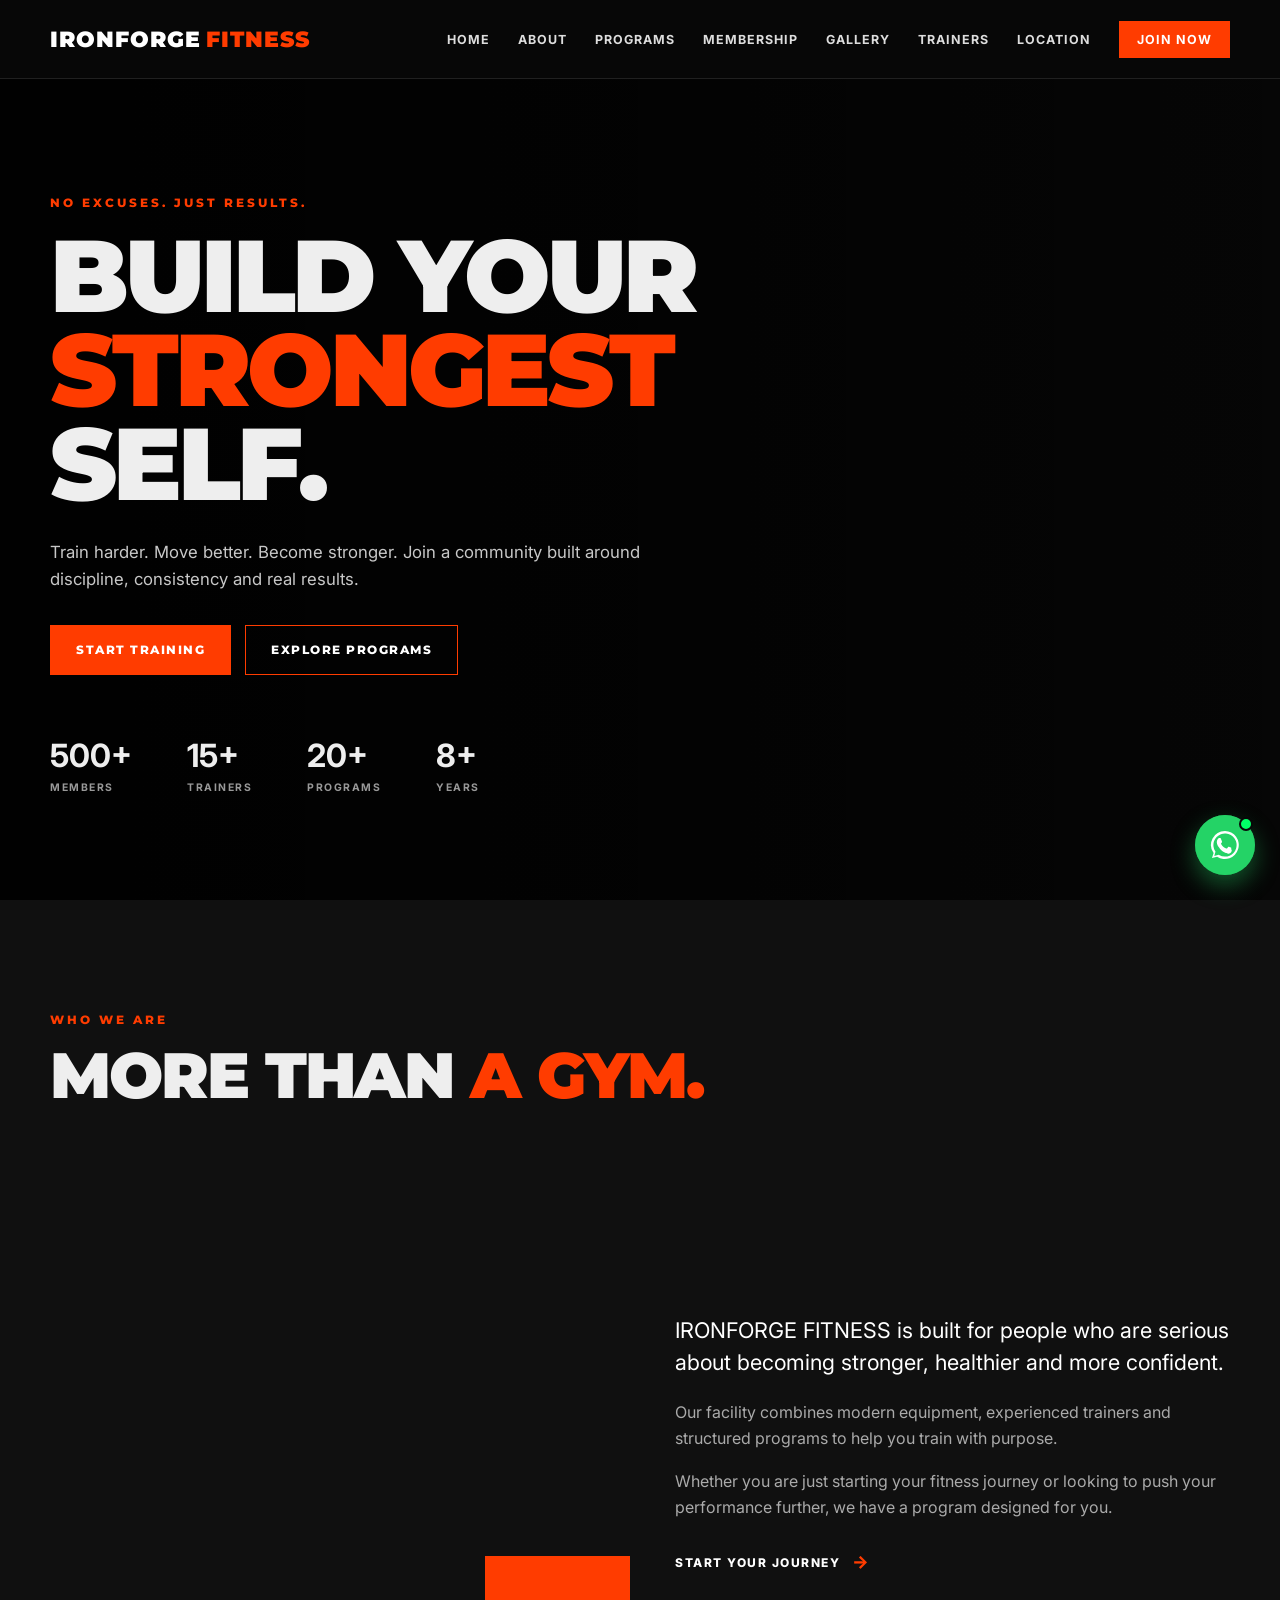
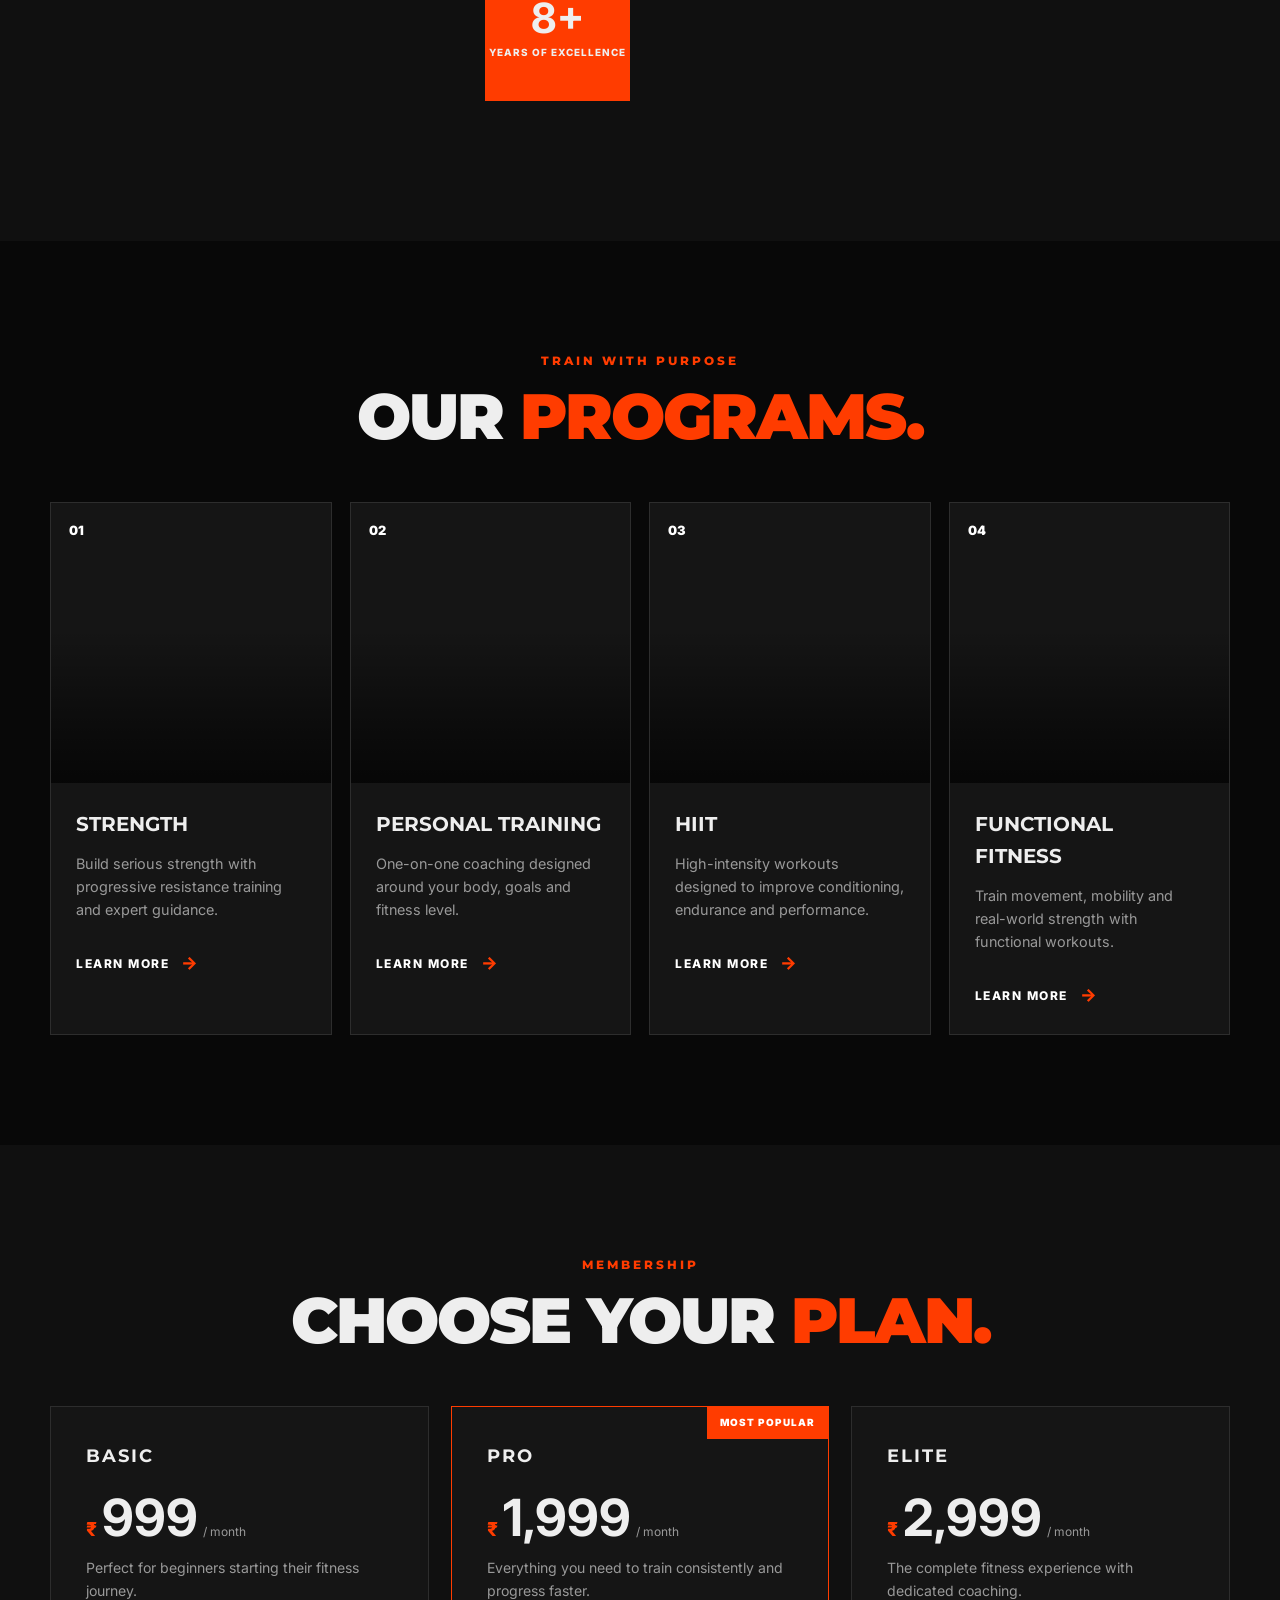
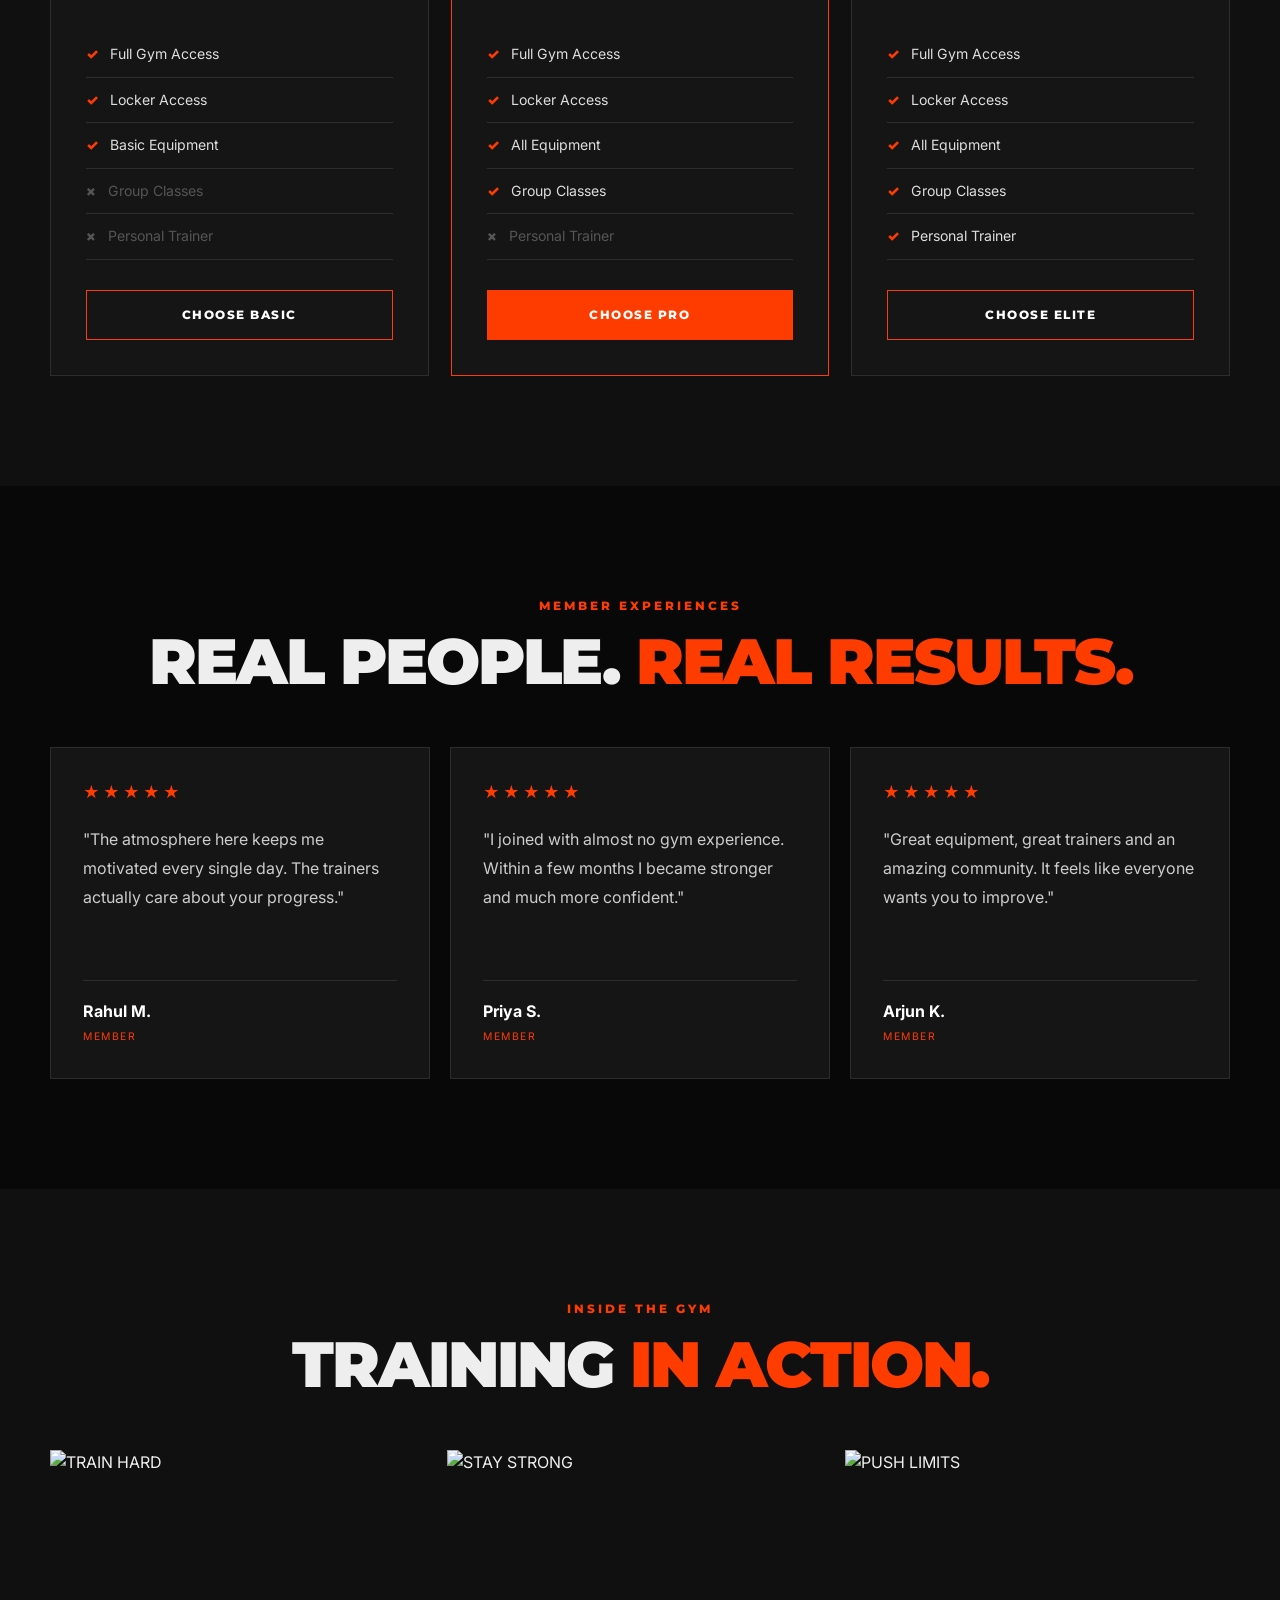
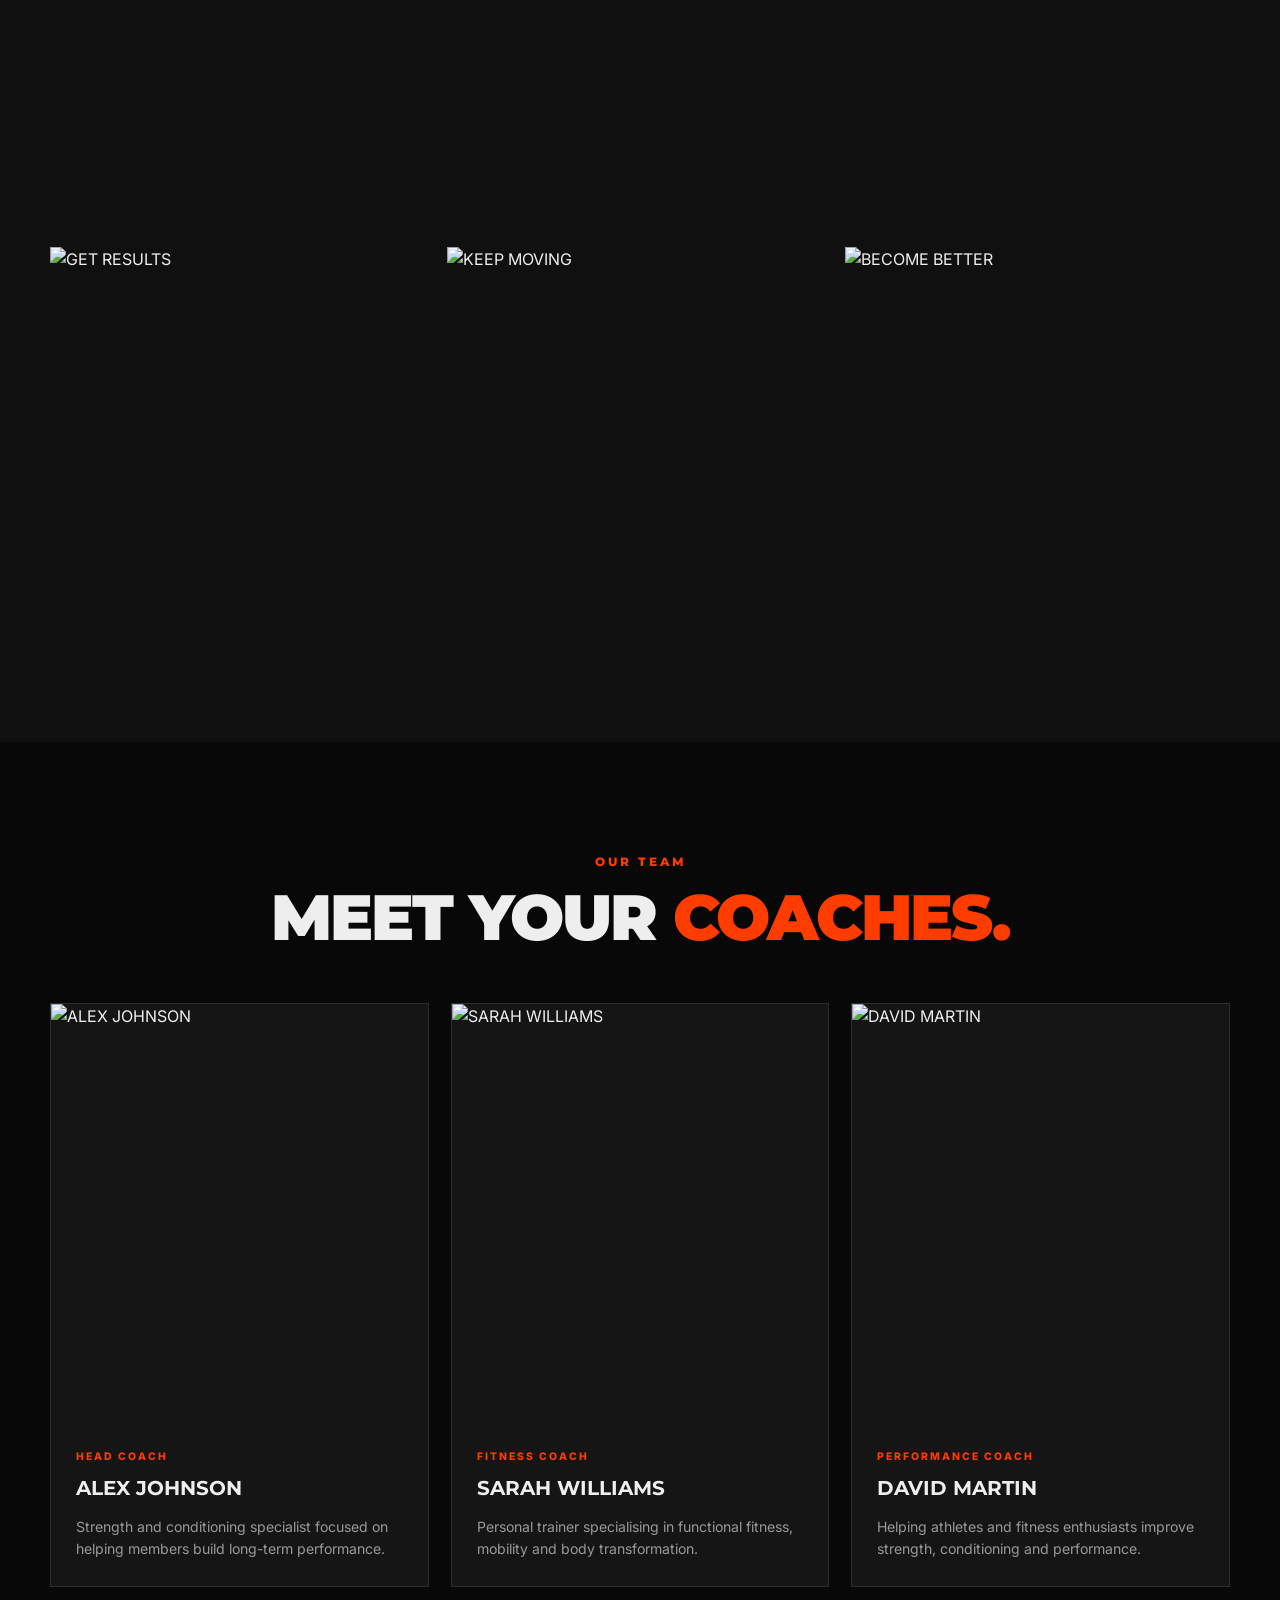
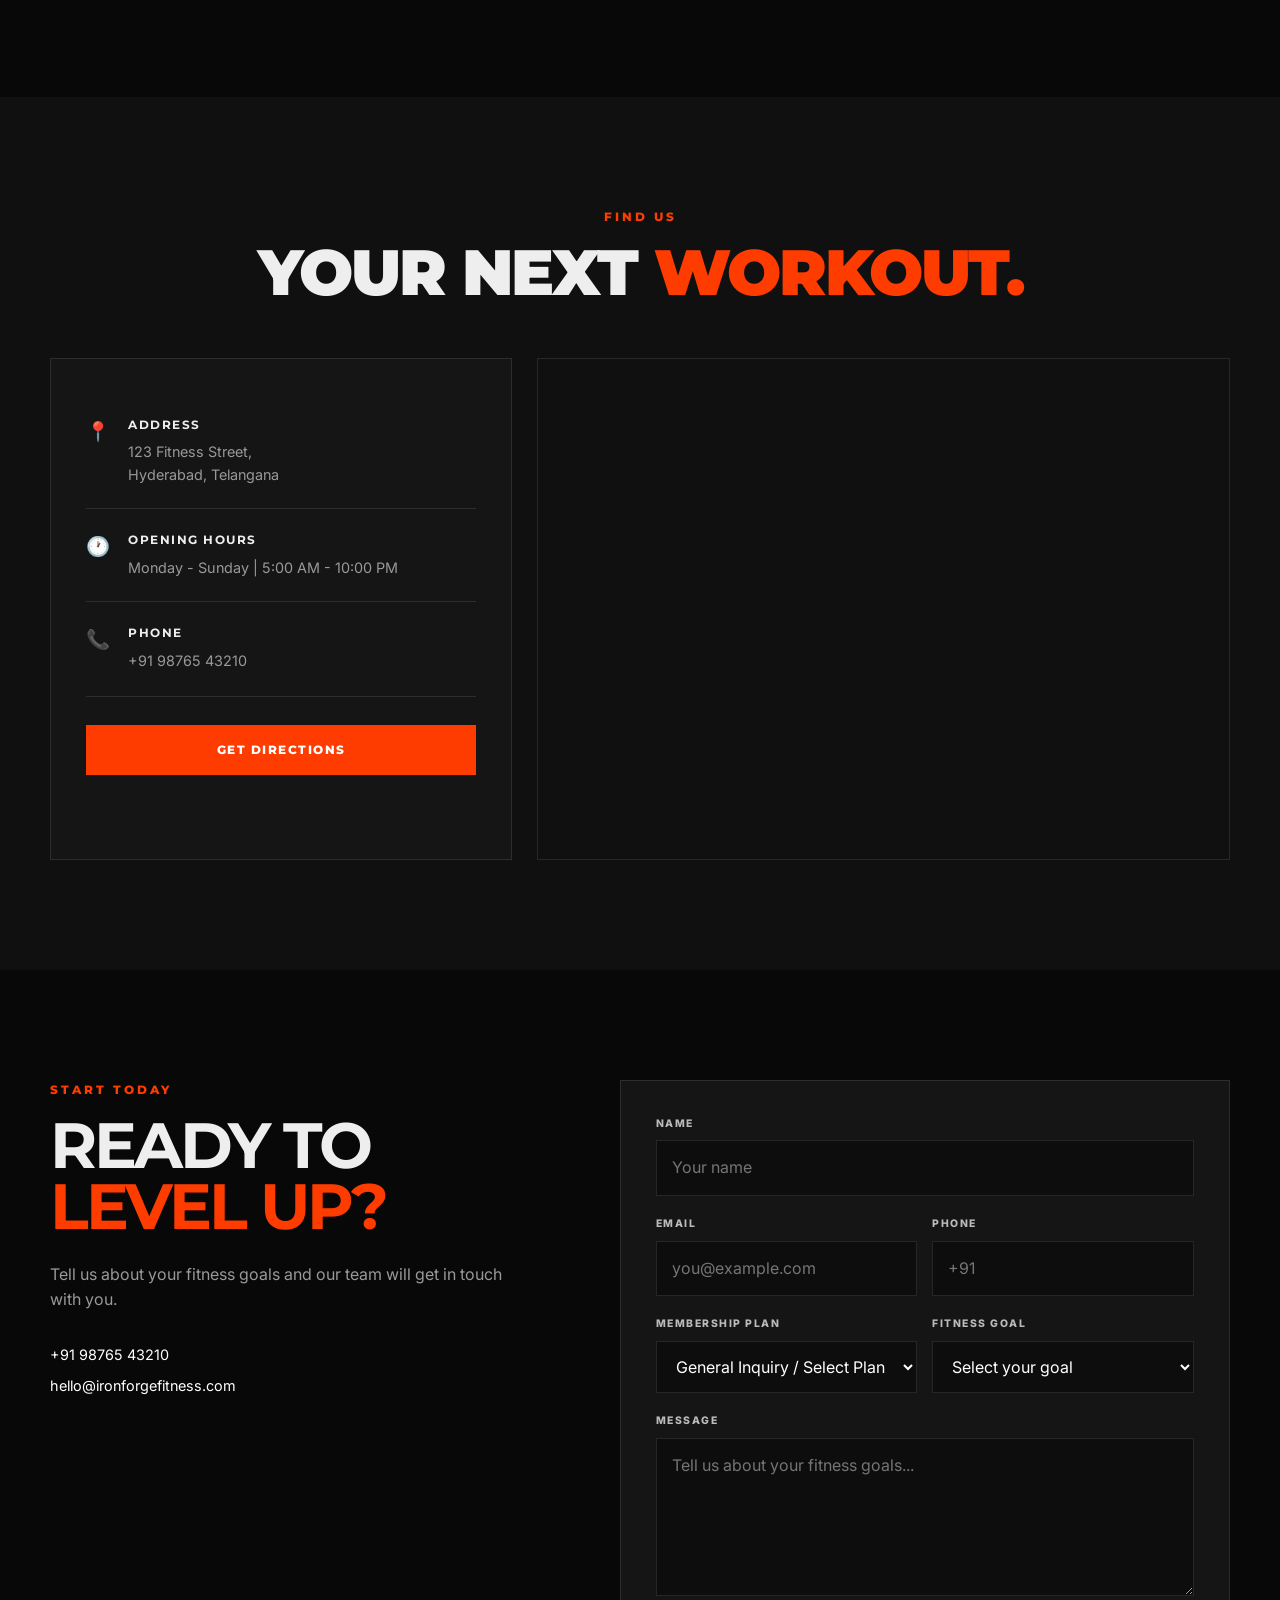
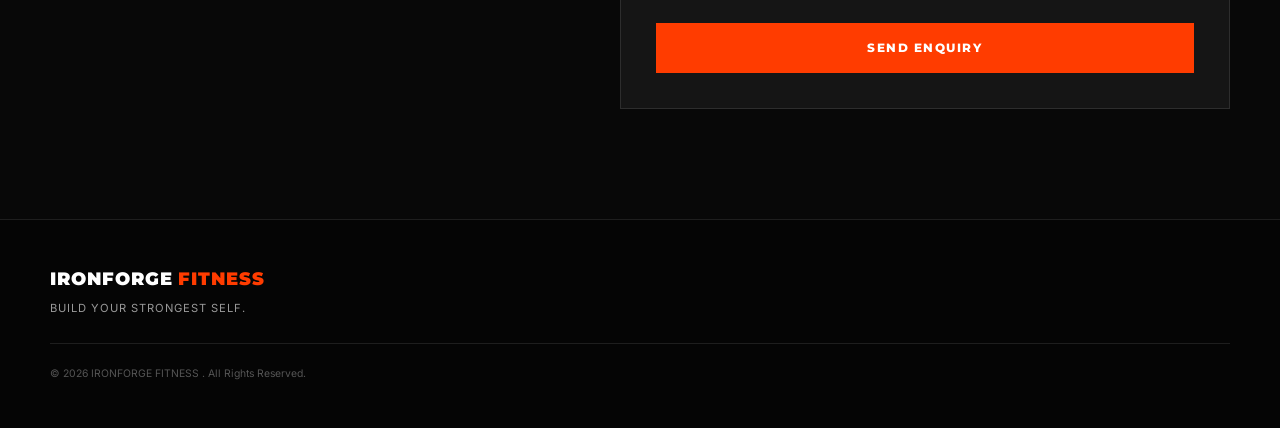
==== commit 6be973a5: "Fix gym enquiry dashboard integration" ====
--- a/index.html
+++ b/index.html
@@ -765,16 +765,38 @@
                 </div>
 
 
-                <div class="form-group">
-
-                    <label for="fitnessGoal">
-                        FITNESS GOAL
-                    </label>
-
-                    <select
-                        id="fitnessGoal"
-                        required
-                    ></select>
+                <div class="form-row">
+
+                    <div class="form-group">
+
+                        <label for="membershipPlan">
+                            MEMBERSHIP PLAN
+                        </label>
+
+                        <select
+                            id="membershipPlan"
+                        >
+                            <option value="General Inquiry">General Inquiry / Select Plan</option>
+                            <option value="BASIC">BASIC Plan (₹999/mo)</option>
+                            <option value="PRO">PRO Plan (₹1,999/mo)</option>
+                            <option value="ELITE">ELITE Plan (₹2,999/mo)</option>
+                        </select>
+
+                    </div>
+
+
+                    <div class="form-group">
+
+                        <label for="fitnessGoal">
+                            FITNESS GOAL
+                        </label>
+
+                        <select
+                            id="fitnessGoal"
+                            required
+                        ></select>
+
+                    </div>
 
                 </div>
 
@@ -884,7 +906,7 @@
                 IRONFORGE FITNESS
             </span>
 
-            . All Rights Reserved. | <a href="dashboard.html" style="color:#666; text-decoration:none; transition:0.2s;" onmouseover="this.style.color='var(--accent)'" onmouseout="this.style.color='#666'">🔒 Admin Portal</a>
+            . All Rights Reserved.
 
         </p>
 
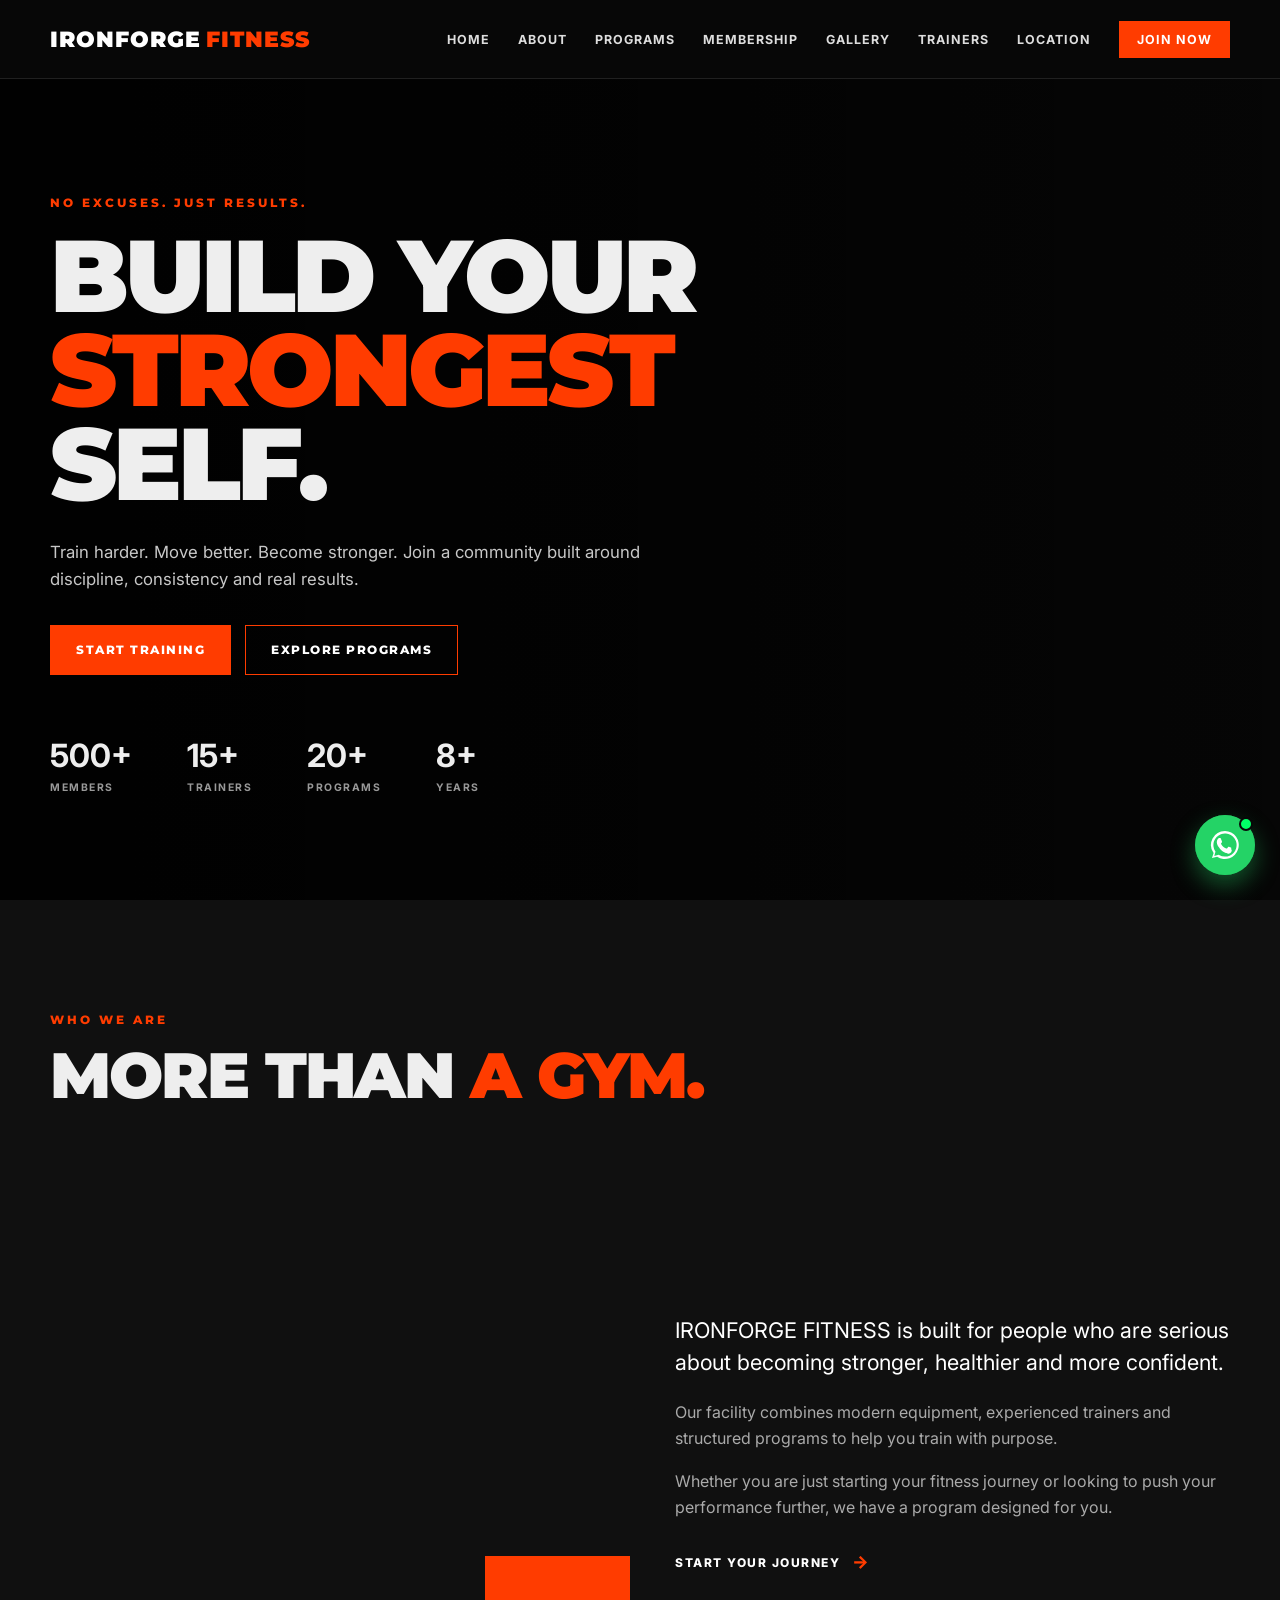
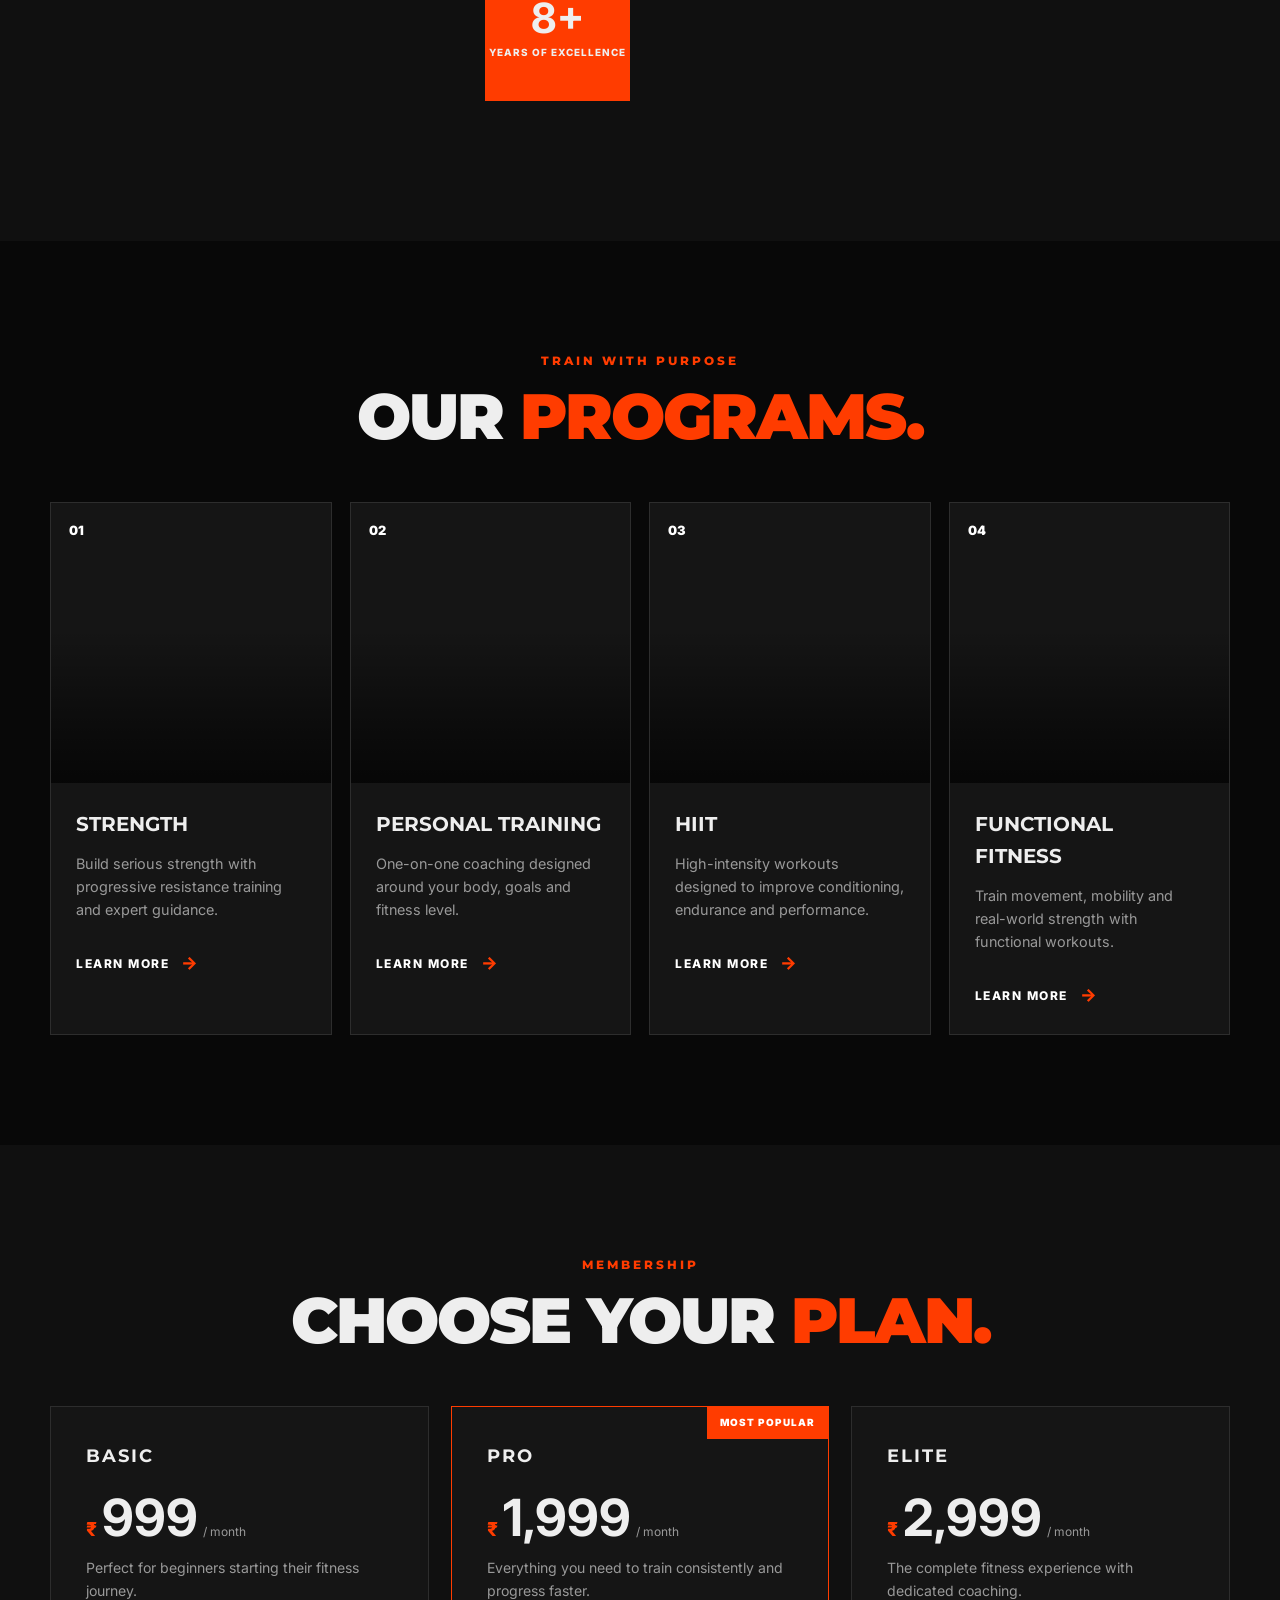
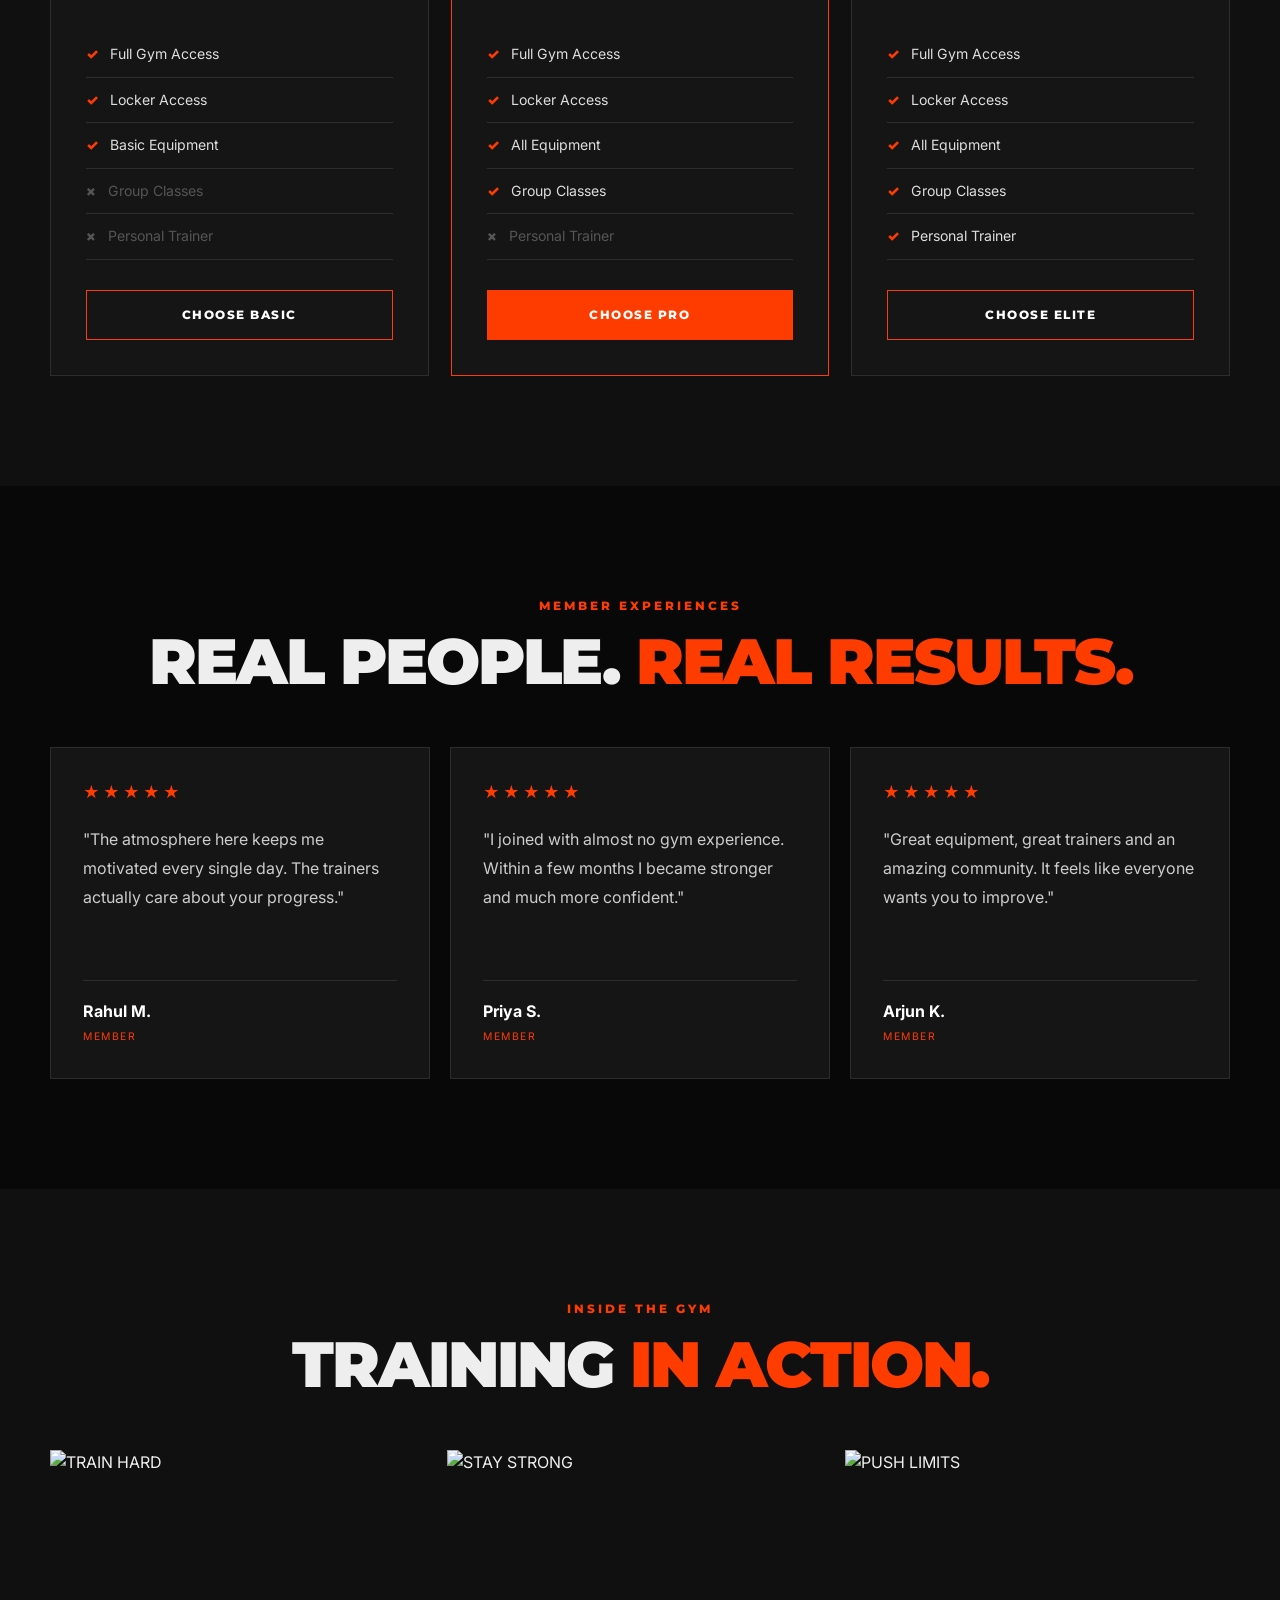
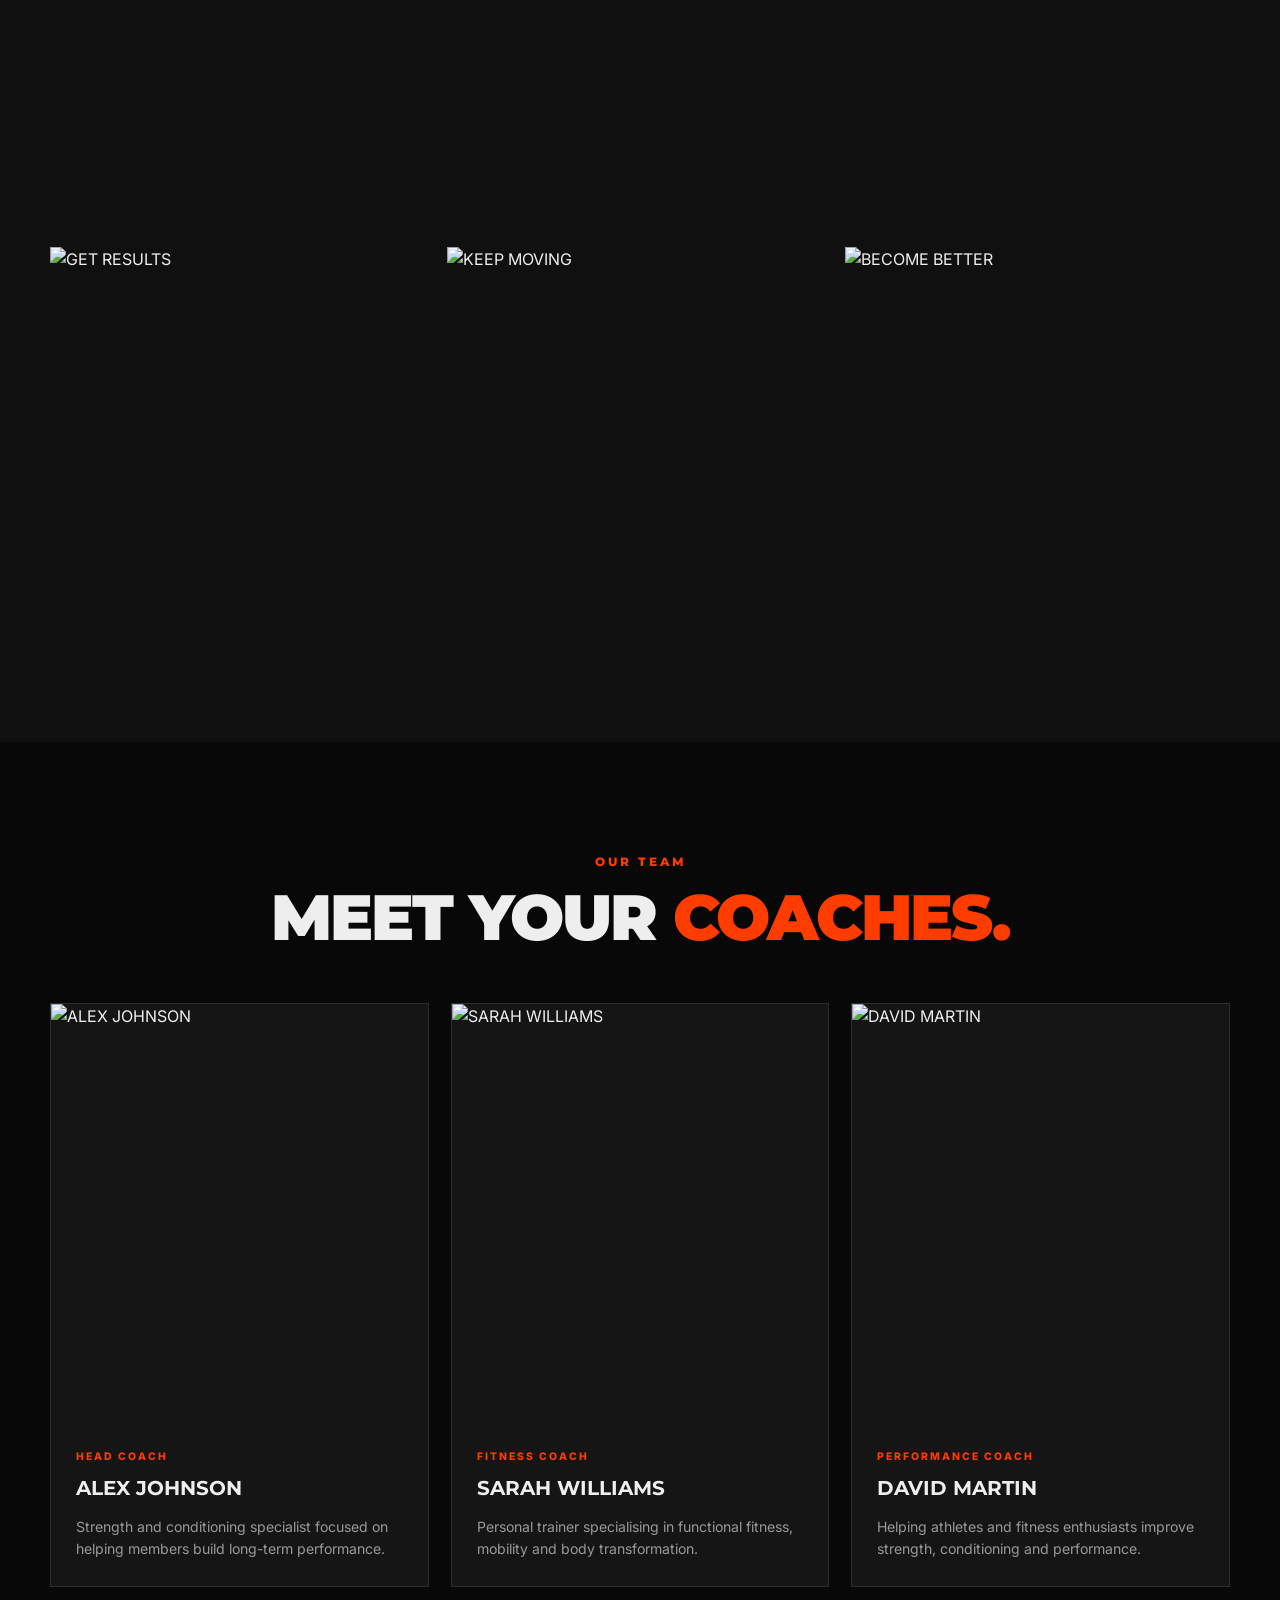
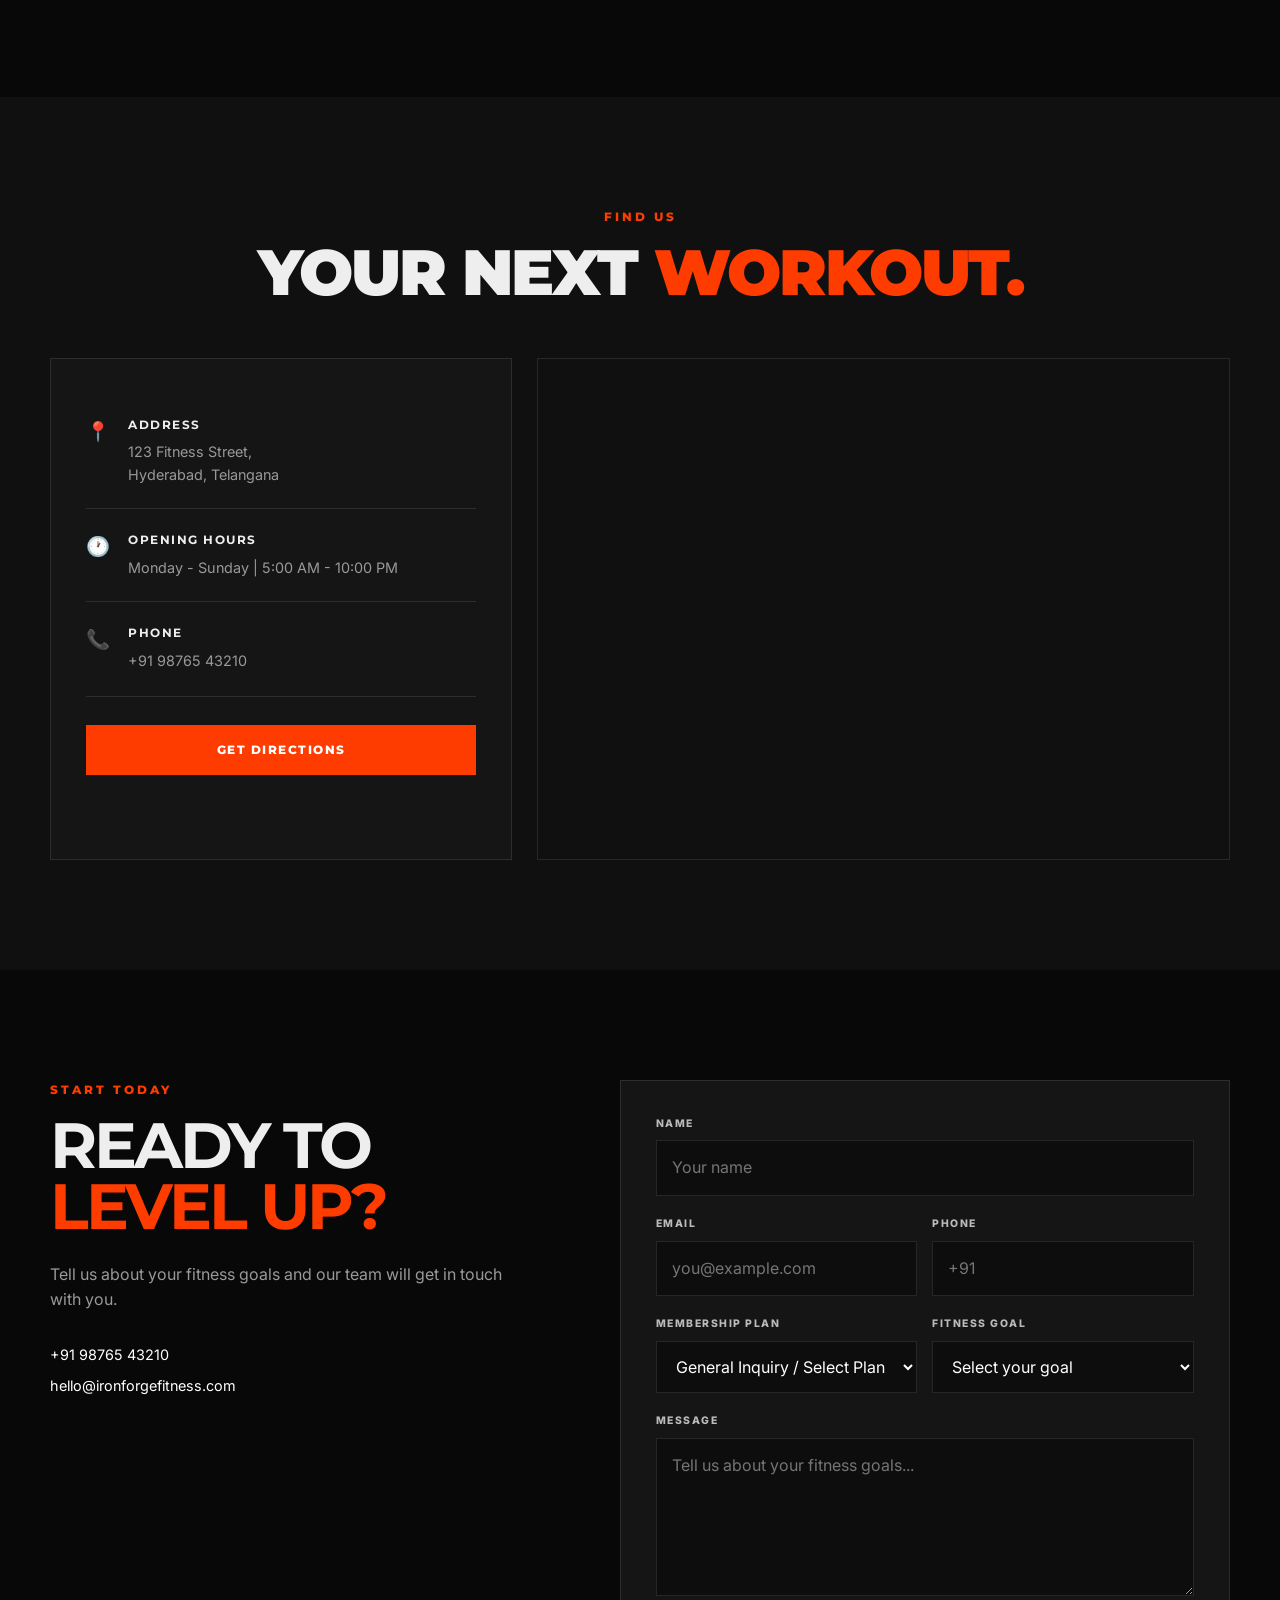
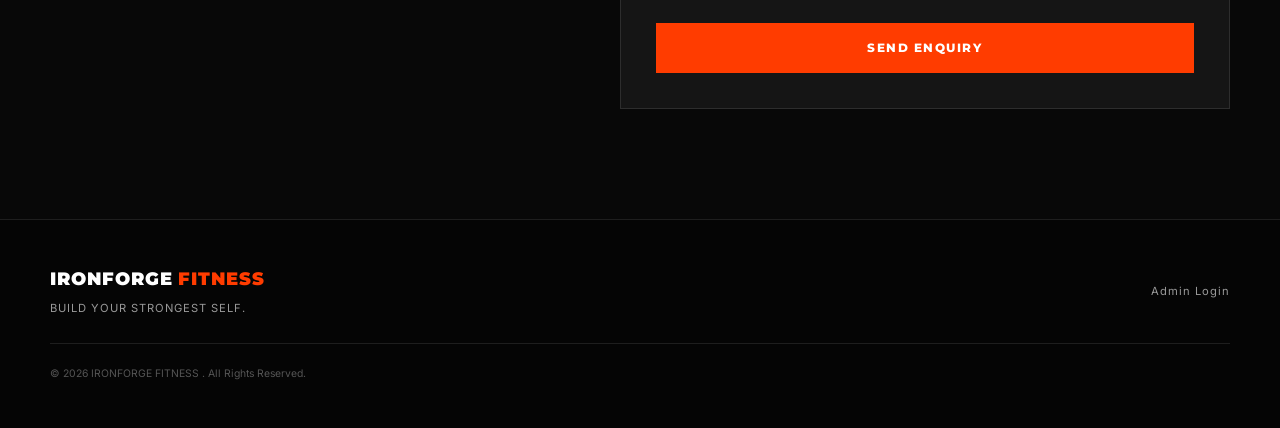
==== commit 3c6cfadb: "Add admin login authentication" ====
--- a/index.html
+++ b/index.html
@@ -893,6 +893,10 @@
                 rel="noopener"
             >
                 YouTube
+            </a>
+
+            <a href="admin-login.html">
+                Admin Login
             </a>
 
         </div>
